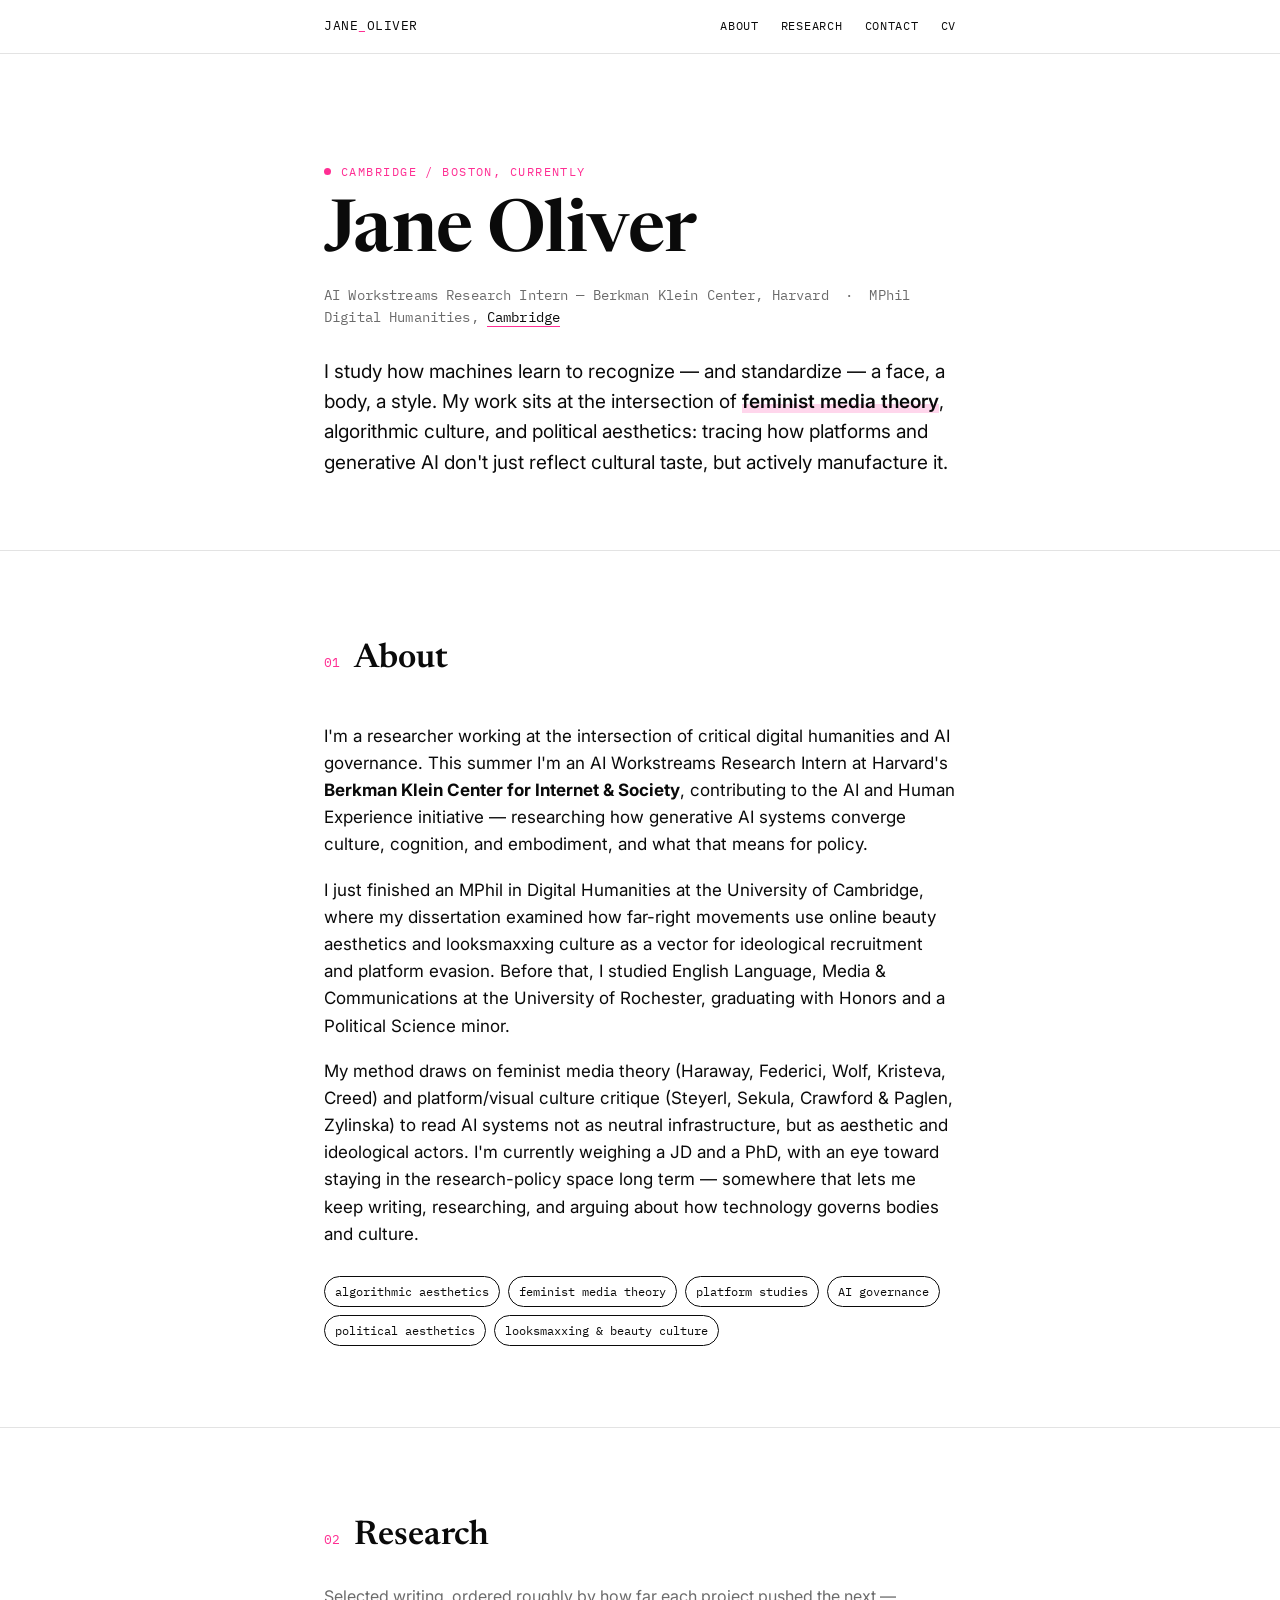
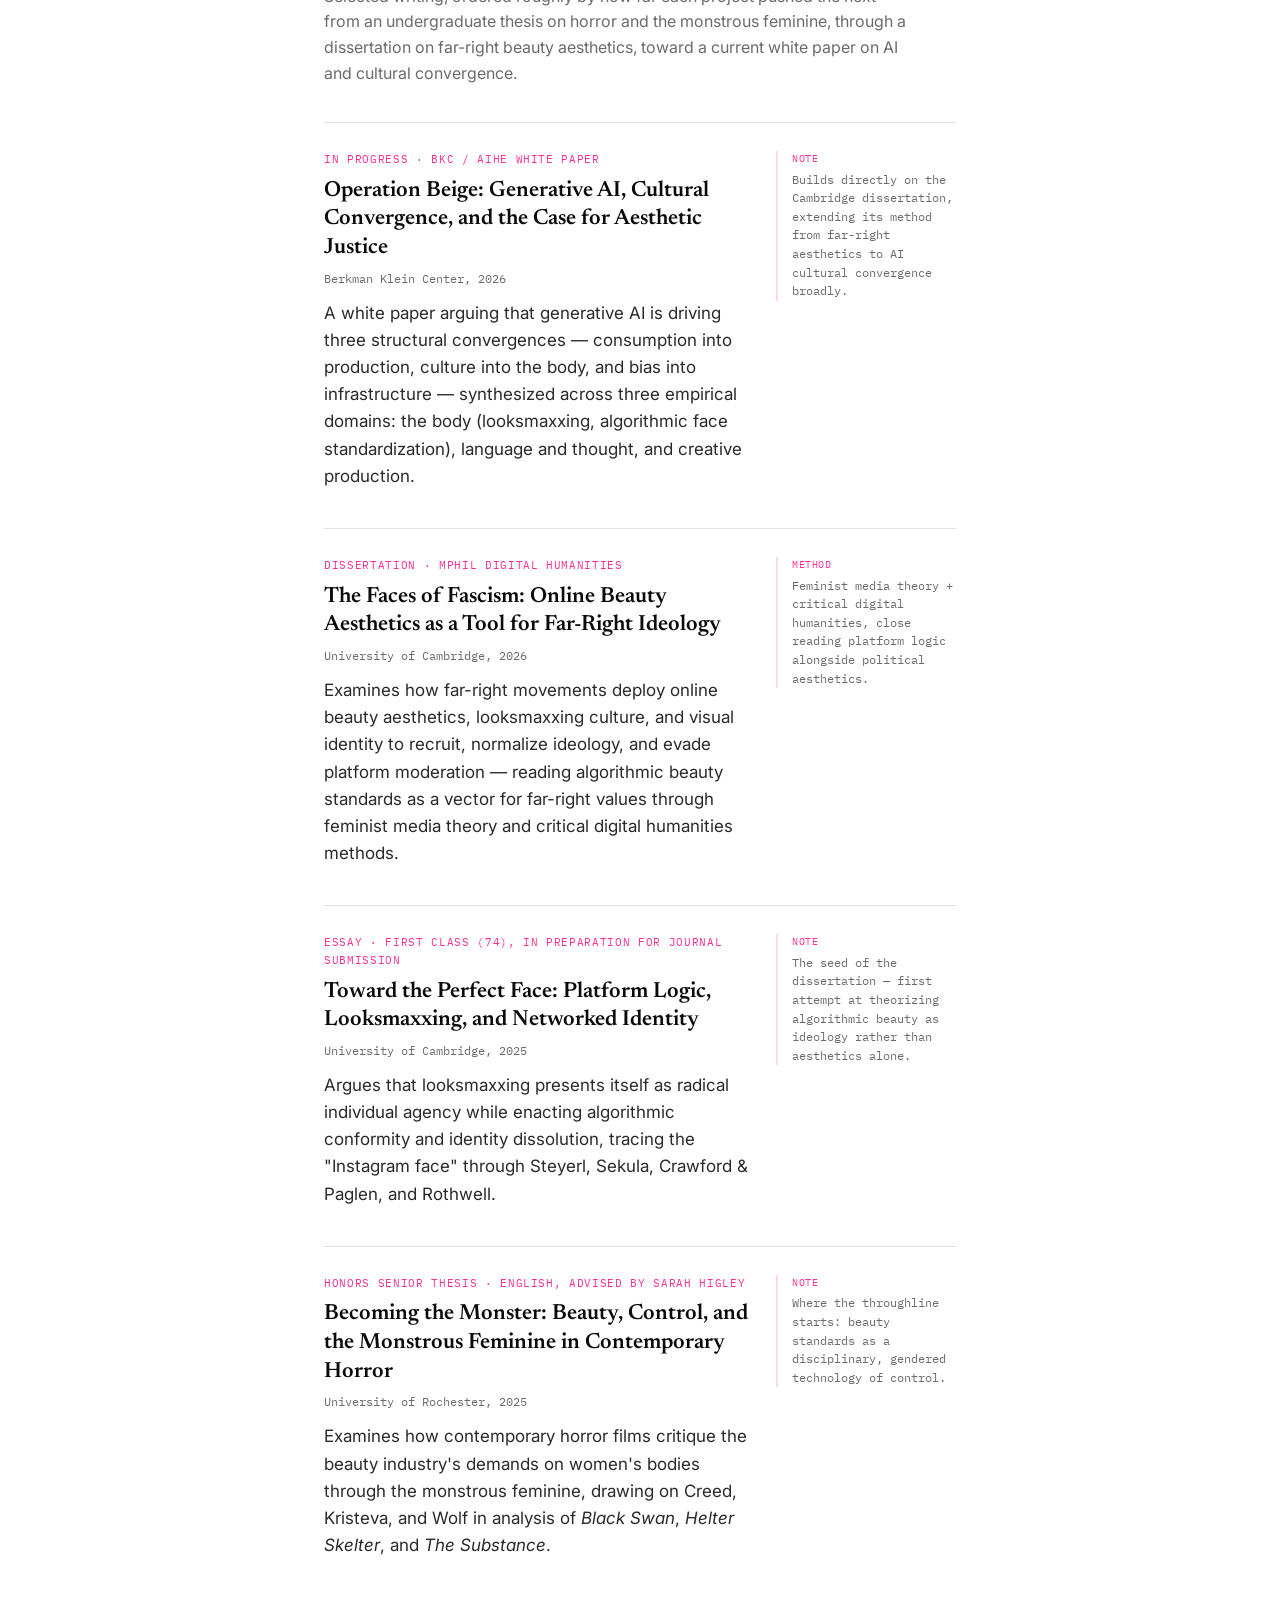
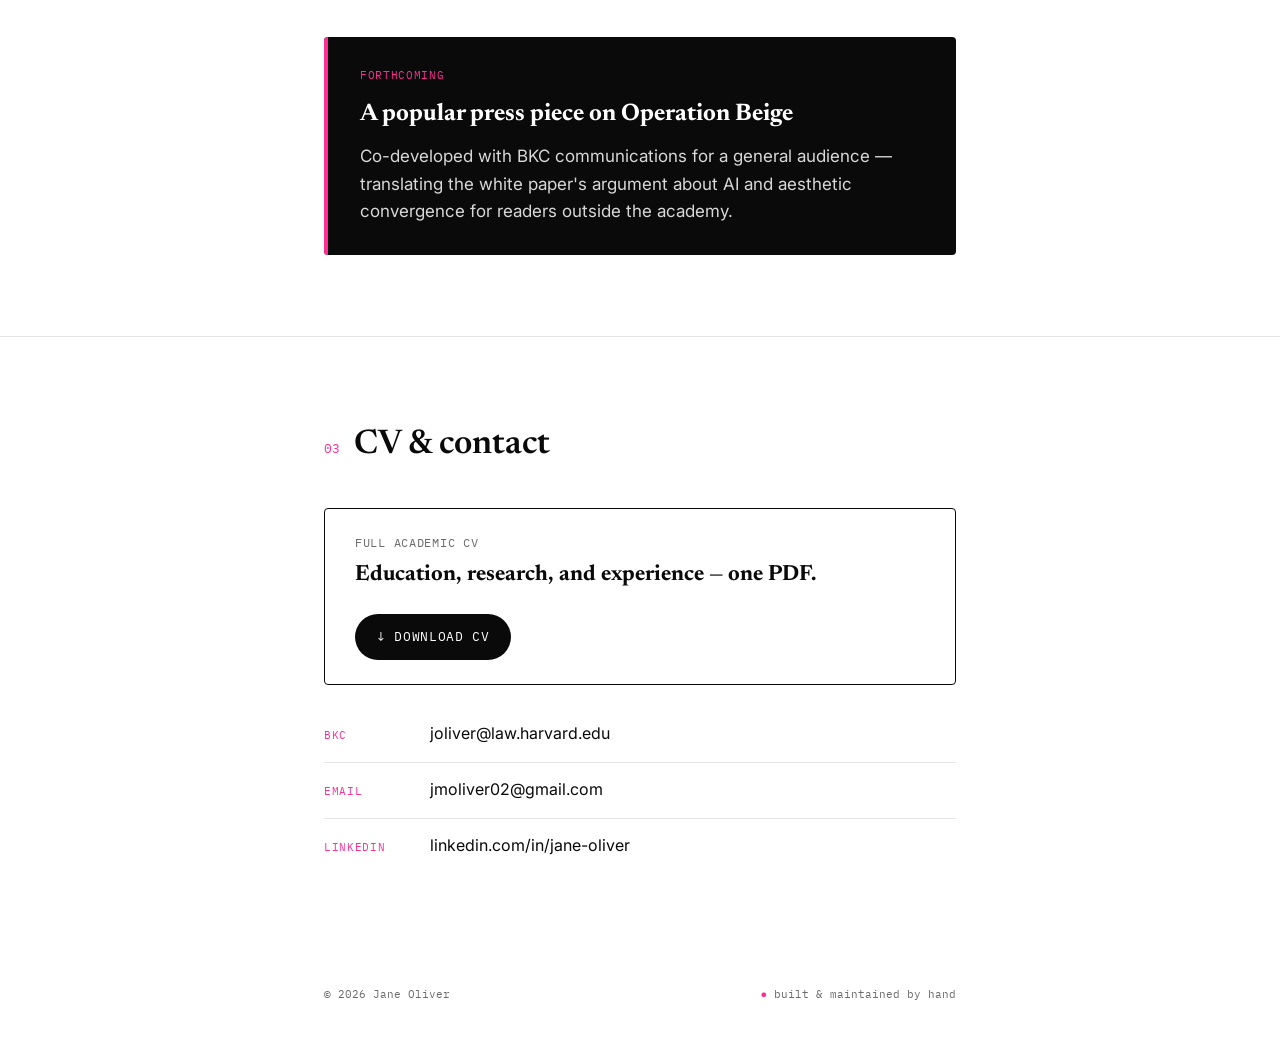
==== index.html @ db747d25 "Add files via upload" ====
<!DOCTYPE html>
<html lang="en">
<head>
<meta charset="UTF-8" />
<meta name="viewport" content="width=device-width, initial-scale=1" />
<title>Jane Oliver</title>
<meta name="description" content="Jane Oliver — researcher working on algorithmic culture, feminist media theory, and political aesthetics." />

<link rel="preconnect" href="https://fonts.googleapis.com">
<link rel="preconnect" href="https://fonts.gstatic.com" crossorigin>
<link href="https://fonts.googleapis.com/css2?family=Newsreader:ital,wght@0,500;0,600;1,500&family=Inter:wght@400;500;600&family=IBM+Plex+Mono:wght@400;500&display=swap" rel="stylesheet">

<link rel="stylesheet" href="styles.css" />
</head>
<body>

<header class="topbar">
  <div class="wrap">
    <div class="brand">jane<span>_</span>oliver</div>
    <nav class="nav">
      <a href="#about">about</a>
      <a href="#research">research</a>
      <a href="#contact">contact</a>
      <a href="assets/Jane_Oliver_CV.pdf" target="_blank" rel="noopener">cv</a>
    </nav>
  </div>
</header>

<main>

  <section class="hero">
    <div class="wrap">
      <p class="eyebrow"><span class="dot"></span> cambridge / boston, currently</p>
      <h1>Jane Oliver</h1>
      <p class="role">
        AI Workstreams Research Intern — Berkman Klein Center, Harvard &nbsp;·&nbsp;
        MPhil Digital Humanities, <a href="https://www.cam.ac.uk/" target="_blank" rel="noopener">Cambridge</a>
      </p>
      <p class="lede">
        I study how machines learn to recognize — and standardize — a face, a body, a style.
        My work sits at the intersection of <strong>feminist media theory</strong>, algorithmic
        culture, and political aesthetics: tracing how platforms and generative AI don't just
        reflect cultural taste, but actively manufacture it.
      </p>
    </div>
  </section>

  <section id="about">
    <div class="wrap">
      <div class="section-head">
        <span class="num">01</span>
        <h2>About</h2>
      </div>
      <div class="about-grid">
        <div class="about">
          <p>
            I'm a researcher working at the intersection of critical digital humanities and AI
            governance. This summer I'm an AI Workstreams Research Intern at Harvard's
            <strong>Berkman Klein Center for Internet &amp; Society</strong>, contributing to the
            AI and Human Experience initiative — researching how generative AI systems converge
            culture, cognition, and embodiment, and what that means for policy.
          </p>
          <p>
            I just finished an MPhil in Digital Humanities at the University of Cambridge, where
            my dissertation examined how far-right movements use online beauty aesthetics and
            looksmaxxing culture as a vector for ideological recruitment and platform evasion.
            Before that, I studied English Language, Media &amp; Communications at the University
            of Rochester, graduating with Honors and a Political Science minor.
          </p>
          <p>
            My method draws on feminist media theory (Haraway, Federici, Wolf, Kristeva, Creed)
            and platform/visual culture critique (Steyerl, Sekula, Crawford &amp; Paglen, Zylinska)
            to read AI systems not as neutral infrastructure, but as aesthetic and ideological
            actors. I'm currently weighing a JD and a PhD, with an eye toward staying in the
            research-policy space long term — somewhere that lets me keep writing, researching,
            and arguing about how technology governs bodies and culture.
          </p>
          <div class="keywords">
            <span>algorithmic aesthetics</span>
            <span>feminist media theory</span>
            <span>platform studies</span>
            <span>AI governance</span>
            <span>political aesthetics</span>
            <span>looksmaxxing &amp; beauty culture</span>
          </div>
        </div>
      </div>
    </div>
  </section>

  <section id="research">
    <div class="wrap">
      <div class="section-head">
        <span class="num">02</span>
        <h2>Research</h2>
      </div>
      <p class="section-intro">
        Selected writing, ordered roughly by how far each project pushed the next — from an
        undergraduate thesis on horror and the monstrous feminine, through a dissertation on
        far-right beauty aesthetics, toward a current white paper on AI and cultural convergence.
      </p>

      <div class="entry">
        <div class="entry-main">
          <span class="entry-tag">In progress · BKC / AIHE white paper</span>
          <h3>Operation Beige: Generative AI, Cultural Convergence, and the Case for Aesthetic Justice</h3>
          <p class="entry-meta">Berkman Klein Center, 2026</p>
          <p>
            A white paper arguing that generative AI is driving three structural convergences —
            consumption into production, culture into the body, and bias into infrastructure —
            synthesized across three empirical domains: the body (looksmaxxing, algorithmic face
            standardization), language and thought, and creative production.
          </p>
        </div>
        <div class="marginalia">
          <span class="gloss">note</span>
          Builds directly on the Cambridge dissertation, extending its method from far-right
          aesthetics to AI cultural convergence broadly.
        </div>
      </div>

      <div class="entry">
        <div class="entry-main">
          <span class="entry-tag">Dissertation · MPhil Digital Humanities</span>
          <h3>The Faces of Fascism: Online Beauty Aesthetics as a Tool for Far-Right Ideology</h3>
          <p class="entry-meta">University of Cambridge, 2026</p>
          <p>
            Examines how far-right movements deploy online beauty aesthetics, looksmaxxing
            culture, and visual identity to recruit, normalize ideology, and evade platform
            moderation — reading algorithmic beauty standards as a vector for far-right values
            through feminist media theory and critical digital humanities methods.
          </p>
        </div>
        <div class="marginalia">
          <span class="gloss">method</span>
          Feminist media theory + critical digital humanities, close reading platform logic
          alongside political aesthetics.
        </div>
      </div>

      <div class="entry">
        <div class="entry-main">
          <span class="entry-tag">Essay · First Class (74), in preparation for journal submission</span>
          <h3>Toward the Perfect Face: Platform Logic, Looksmaxxing, and Networked Identity</h3>
          <p class="entry-meta">University of Cambridge, 2025</p>
          <p>
            Argues that looksmaxxing presents itself as radical individual agency while enacting
            algorithmic conformity and identity dissolution, tracing the "Instagram face" through
            Steyerl, Sekula, Crawford &amp; Paglen, and Rothwell.
          </p>
        </div>
        <div class="marginalia">
          <span class="gloss">note</span>
          The seed of the dissertation — first attempt at theorizing algorithmic beauty as
          ideology rather than aesthetics alone.
        </div>
      </div>

      <div class="entry">
        <div class="entry-main">
          <span class="entry-tag">Honors senior thesis · English, advised by Sarah Higley</span>
          <h3>Becoming the Monster: Beauty, Control, and the Monstrous Feminine in Contemporary Horror</h3>
          <p class="entry-meta">University of Rochester, 2025</p>
          <p>
            Examines how contemporary horror films critique the beauty industry's demands on
            women's bodies through the monstrous feminine, drawing on Creed, Kristeva, and Wolf
            in analysis of <em>Black Swan</em>, <em>Helter Skelter</em>, and <em>The Substance</em>.
          </p>
        </div>
        <div class="marginalia">
          <span class="gloss">note</span>
          Where the throughline starts: beauty standards as a disciplinary, gendered technology
          of control.
        </div>
      </div>

      <div class="forthcoming">
        <span class="entry-tag">Forthcoming</span>
        <h3>A popular press piece on Operation Beige</h3>
        <p>
          Co-developed with BKC communications for a general audience — translating the white
          paper's argument about AI and aesthetic convergence for readers outside the academy.
        </p>
      </div>
    </div>
  </section>

  <section id="contact">
    <div class="wrap">
      <div class="section-head">
        <span class="num">03</span>
        <h2>CV &amp; contact</h2>
      </div>

      <div class="cv-card">
        <div>
          <div class="cv-label">Full academic CV</div>
          <h3>Education, research, and experience — one PDF.</h3>
        </div>
        <a class="btn" href="assets/Jane_Oliver_CV.pdf" target="_blank" rel="noopener">↓ Download CV</a>
      </div>

      <div class="contact-list">
        <div class="contact-row">
          <span class="clabel">BKC</span>
          <a href="mailto:joliver@law.harvard.edu">joliver@law.harvard.edu</a>
        </div>
        <div class="contact-row">
          <span class="clabel">Email</span>
          <a href="mailto:jmoliver02@gmail.com">jmoliver02@gmail.com</a>
        </div>
        <div class="contact-row">
          <span class="clabel">LinkedIn</span>
          <a href="https://www.linkedin.com/in/jane-oliver-b367851b2/" target="_blank" rel="noopener">linkedin.com/in/jane-oliver</a>
        </div>
      </div>
    </div>
  </section>

</main>

<footer>
  <div class="wrap">
    <span>© 2026 Jane Oliver</span>
    <span><span class="glyph">●</span> built &amp; maintained by hand</span>
  </div>
</footer>

</body>
</html>
---- styles.css ----
/* ============================================
   Jane Oliver — design tokens
   Palette: paper white / ink black / hot pink
   Type: Newsreader (display) + Inter (body) + IBM Plex Mono (labels/utility)
   ============================================ */

:root {
  --white: #ffffff;
  --black: #0a0a0a;
  --pink: #ff2e93;
  --pink-dim: #ffd6ec;
  --grey: #6b6b6b;
  --line: #e3e3e3;

  --serif: "Newsreader", Georgia, serif;
  --sans: "Inter", -apple-system, BlinkMacSystemFont, "Segoe UI", sans-serif;
  --mono: "IBM Plex Mono", "SFMono-Regular", Consolas, monospace;

  --max: 760px;
  --pad: clamp(24px, 6vw, 64px);
}

* {
  box-sizing: border-box;
}

html {
  scroll-behavior: smooth;
}

@media (prefers-reduced-motion: reduce) {
  html {
    scroll-behavior: auto;
  }
  * {
    animation-duration: 0.01ms !important;
    transition-duration: 0.01ms !important;
  }
}

body {
  margin: 0;
  background: var(--white);
  color: var(--black);
  font-family: var(--sans);
  font-size: 17px;
  line-height: 1.6;
  -webkit-font-smoothing: antialiased;
}

a {
  color: inherit;
  text-decoration: none;
}

::selection {
  background: var(--pink);
  color: var(--white);
}

:focus-visible {
  outline: 2px solid var(--pink);
  outline-offset: 3px;
}

/* ---------- layout shell ---------- */

.wrap {
  max-width: var(--max);
  margin: 0 auto;
  padding: 0 var(--pad);
}

/* ---------- top bar ---------- */

.topbar {
  position: sticky;
  top: 0;
  z-index: 20;
  background: rgba(255, 255, 255, 0.92);
  backdrop-filter: blur(6px);
  border-bottom: 1px solid var(--line);
}

.topbar .wrap {
  display: flex;
  align-items: center;
  justify-content: space-between;
  padding-top: 16px;
  padding-bottom: 16px;
}

.brand {
  font-family: var(--mono);
  font-size: 13px;
  letter-spacing: 0.04em;
  text-transform: uppercase;
}

.brand span {
  color: var(--pink);
}

.nav {
  display: flex;
  gap: 22px;
  font-family: var(--mono);
  font-size: 12px;
  letter-spacing: 0.06em;
  text-transform: uppercase;
}

.nav a {
  position: relative;
  padding-bottom: 2px;
}

.nav a::after {
  content: "";
  position: absolute;
  left: 0;
  bottom: -2px;
  height: 2px;
  width: 0;
  background: var(--pink);
  transition: width 0.2s ease;
}

.nav a:hover::after,
.nav a:focus-visible::after {
  width: 100%;
}

/* ---------- hero ---------- */

.hero {
  padding-top: clamp(56px, 12vh, 110px);
  padding-bottom: clamp(40px, 8vh, 72px);
  border-bottom: 1px solid var(--line);
}

.hero .eyebrow {
  font-family: var(--mono);
  font-size: 12px;
  letter-spacing: 0.12em;
  text-transform: uppercase;
  color: var(--pink);
  margin: 0 0 18px;
  display: flex;
  align-items: center;
  gap: 10px;
}

.hero .eyebrow .dot {
  width: 7px;
  height: 7px;
  border-radius: 50%;
  background: var(--pink);
  display: inline-block;
  animation: blink 2.4s ease-in-out infinite;
}

@keyframes blink {
  0%, 100% { opacity: 1; }
  50% { opacity: 0.25; }
}

.hero h1 {
  font-family: var(--serif);
  font-weight: 600;
  font-size: clamp(42px, 8vw, 72px);
  line-height: 0.98;
  margin: 0 0 6px;
  letter-spacing: -0.01em;
}

.hero h1 .mark {
  background: var(--black);
  color: var(--white);
  padding: 0 0.12em;
  box-decoration-break: clone;
  -webkit-box-decoration-break: clone;
}

.hero .role {
  font-family: var(--mono);
  font-size: 14px;
  color: var(--grey);
  margin: 14px 0 28px;
  letter-spacing: 0.01em;
}

.hero .role a {
  color: var(--black);
  border-bottom: 1px solid var(--pink);
}

.hero .role a:hover {
  color: var(--pink);
}

.hero p.lede {
  font-size: 19px;
  max-width: 58ch;
  margin: 0;
}

.hero p.lede strong {
  background: linear-gradient(transparent 60%, var(--pink-dim) 60%);
  font-weight: 600;
}

/* ---------- section scaffolding ---------- */

section {
  padding: clamp(48px, 9vh, 88px) 0;
  border-bottom: 1px solid var(--line);
}

section:last-of-type {
  border-bottom: none;
}

.section-head {
  display: flex;
  align-items: baseline;
  gap: 14px;
  margin-bottom: 36px;
}

.section-head .num {
  font-family: var(--mono);
  font-size: 13px;
  color: var(--pink);
}

.section-head h2 {
  font-family: var(--serif);
  font-size: clamp(26px, 4vw, 34px);
  font-weight: 600;
  margin: 0;
}

.section-intro {
  max-width: 60ch;
  color: var(--grey);
  margin: -16px 0 36px;
  font-size: 16px;
}

/* ---------- about ---------- */

.about-grid {
  display: grid;
  grid-template-columns: 1fr;
  gap: 28px;
}

.about p {
  margin: 0 0 18px;
  max-width: 64ch;
}

.about .keywords {
  margin-top: 28px;
  display: flex;
  flex-wrap: wrap;
  gap: 8px;
}

.keywords span {
  font-family: var(--mono);
  font-size: 12px;
  border: 1px solid var(--black);
  padding: 5px 10px;
  border-radius: 999px;
  transition: background 0.15s ease, color 0.15s ease, border-color 0.15s ease;
}

.keywords span:hover {
  background: var(--pink);
  border-color: var(--pink);
  color: var(--white);
}

/* ---------- research entries with marginalia ---------- */

.entry {
  display: grid;
  grid-template-columns: minmax(0, 1fr) 180px;
  gap: 24px;
  padding: 28px 0;
  border-top: 1px solid var(--line);
}

.entry:first-of-type {
  border-top: none;
  padding-top: 0;
}

.entry-main .entry-tag {
  font-family: var(--mono);
  font-size: 11px;
  letter-spacing: 0.06em;
  text-transform: uppercase;
  color: var(--pink);
  margin-bottom: 8px;
  display: block;
}

.entry-main h3 {
  font-family: var(--serif);
  font-size: 22px;
  font-weight: 600;
  margin: 0 0 6px;
  line-height: 1.3;
}

.entry-main .entry-meta {
  font-family: var(--mono);
  font-size: 12px;
  color: var(--grey);
  margin: 0 0 12px;
}

.entry-main p {
  margin: 0 0 10px;
  color: #2a2a2a;
  max-width: 62ch;
}

.entry-main .entry-link {
  display: inline-block;
  margin-top: 8px;
  font-family: var(--mono);
  font-size: 12px;
  border-bottom: 1px solid var(--pink);
}

.entry-main .entry-link:hover {
  color: var(--pink);
}

.marginalia {
  font-family: var(--mono);
  font-size: 12px;
  line-height: 1.55;
  color: var(--grey);
  border-left: 2px solid var(--pink-dim);
  padding-left: 14px;
  align-self: start;
}

.marginalia .gloss {
  color: var(--pink);
  display: block;
  margin-bottom: 4px;
  text-transform: uppercase;
  letter-spacing: 0.05em;
  font-size: 10px;
}

@media (max-width: 640px) {
  .entry {
    grid-template-columns: 1fr;
  }
  .marginalia {
    border-left: none;
    border-top: 2px solid var(--pink-dim);
    padding-left: 0;
    padding-top: 10px;
  }
}

/* ---------- forthcoming / in progress ---------- */

.forthcoming {
  margin-top: 40px;
  background: var(--black);
  color: var(--white);
  padding: 30px clamp(20px, 4vw, 36px);
  border-radius: 4px;
  position: relative;
  overflow: hidden;
}

.forthcoming::before {
  content: "";
  position: absolute;
  top: 0;
  left: 0;
  height: 100%;
  width: 4px;
  background: var(--pink);
}

.forthcoming .entry-tag {
  color: var(--pink);
  font-family: var(--mono);
  font-size: 11px;
  text-transform: uppercase;
  letter-spacing: 0.06em;
  display: block;
  margin-bottom: 10px;
}

.forthcoming h3 {
  font-family: var(--serif);
  font-size: 24px;
  margin: 0 0 10px;
}

.forthcoming p {
  margin: 0;
  color: #d8d8d8;
  max-width: 60ch;
}

/* ---------- CV / contact ---------- */

.cv-card {
  display: flex;
  flex-wrap: wrap;
  align-items: center;
  justify-content: space-between;
  gap: 20px;
  border: 1px solid var(--black);
  padding: 24px clamp(20px, 4vw, 30px);
  border-radius: 4px;
}

.cv-card .cv-label {
  font-family: var(--mono);
  font-size: 12px;
  text-transform: uppercase;
  letter-spacing: 0.06em;
  color: var(--grey);
  margin-bottom: 6px;
}

.cv-card h3 {
  font-family: var(--serif);
  font-size: 22px;
  margin: 0;
}

.btn {
  font-family: var(--mono);
  font-size: 13px;
  text-transform: uppercase;
  letter-spacing: 0.05em;
  background: var(--black);
  color: var(--white);
  padding: 13px 22px;
  border-radius: 999px;
  display: inline-flex;
  align-items: center;
  gap: 8px;
  transition: background 0.18s ease;
  white-space: nowrap;
}

.btn:hover {
  background: var(--pink);
}

.contact-list {
  margin-top: 36px;
  display: grid;
  gap: 14px;
}

.contact-row {
  display: flex;
  align-items: baseline;
  gap: 16px;
  padding-bottom: 14px;
  border-bottom: 1px solid var(--line);
}

.contact-row:last-child {
  border-bottom: none;
}

.contact-row .clabel {
  font-family: var(--mono);
  font-size: 11px;
  text-transform: uppercase;
  letter-spacing: 0.06em;
  color: var(--pink);
  width: 90px;
  flex-shrink: 0;
}

.contact-row a {
  font-size: 16px;
  border-bottom: 1px solid transparent;
}

.contact-row a:hover {
  border-bottom-color: var(--pink);
  color: var(--pink);
}

/* ---------- footer ---------- */

footer {
  padding: 32px 0 60px;
}

footer .wrap {
  display: flex;
  justify-content: space-between;
  align-items: center;
  font-family: var(--mono);
  font-size: 11px;
  color: var(--grey);
  flex-wrap: wrap;
  gap: 10px;
}

footer .glyph {
  color: var(--pink);
}

/* ---------- responsive nav ---------- */

@media (max-width: 560px) {
  .nav {
    gap: 14px;
  }
  .topbar .wrap {
    flex-direction: column;
    align-items: flex-start;
    gap: 10px;
  }
}
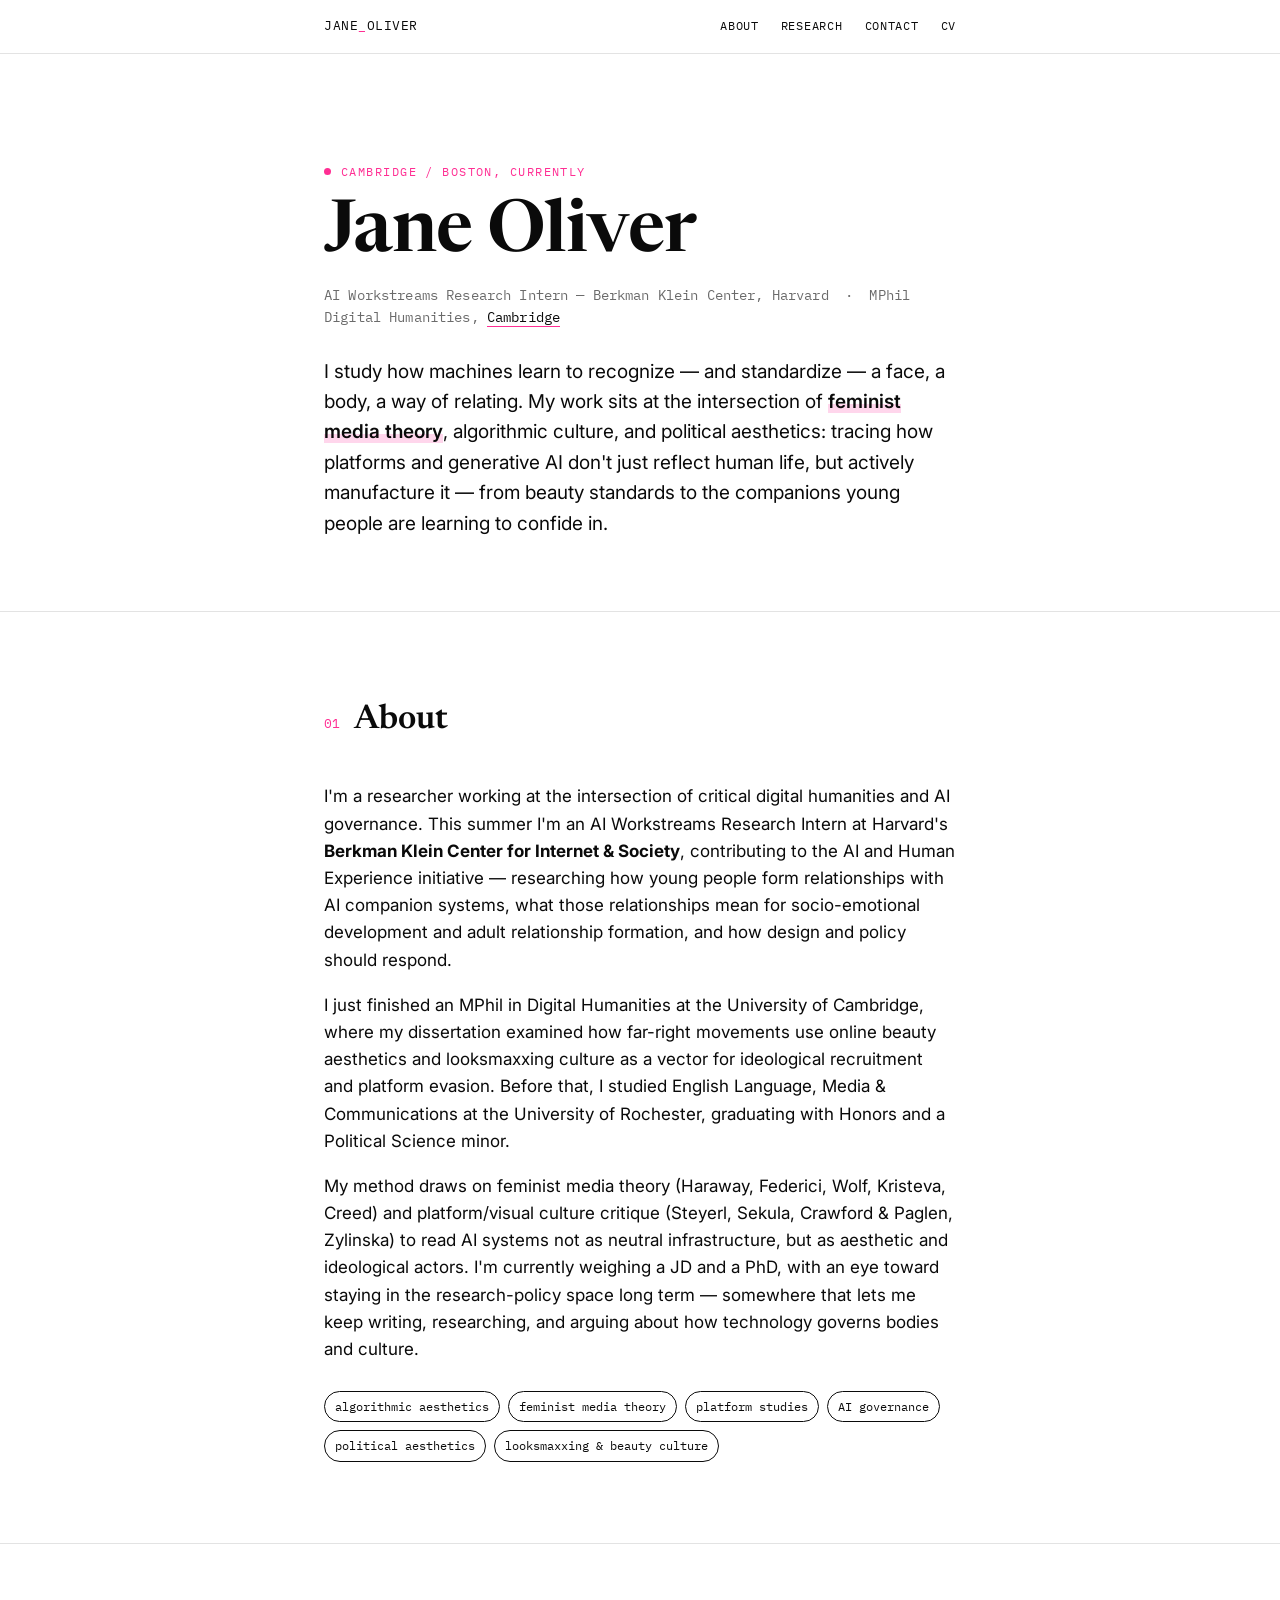
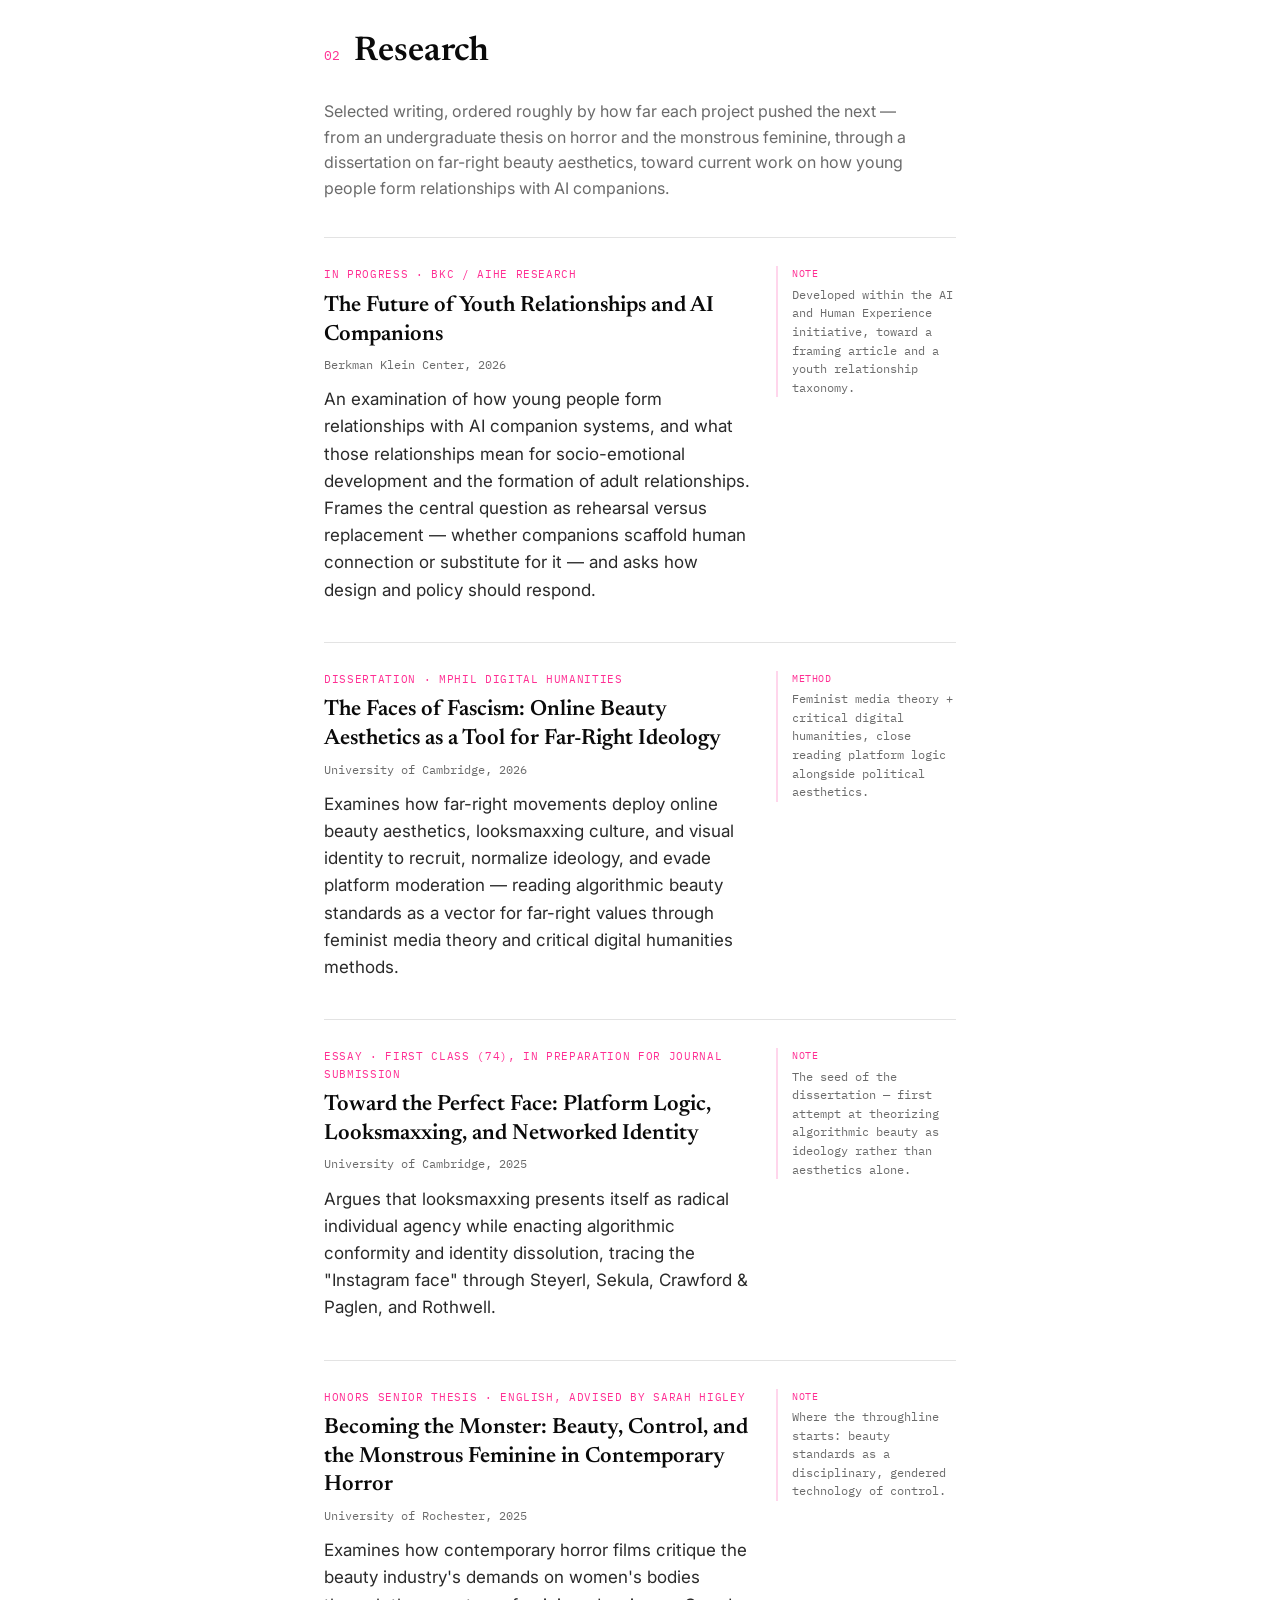
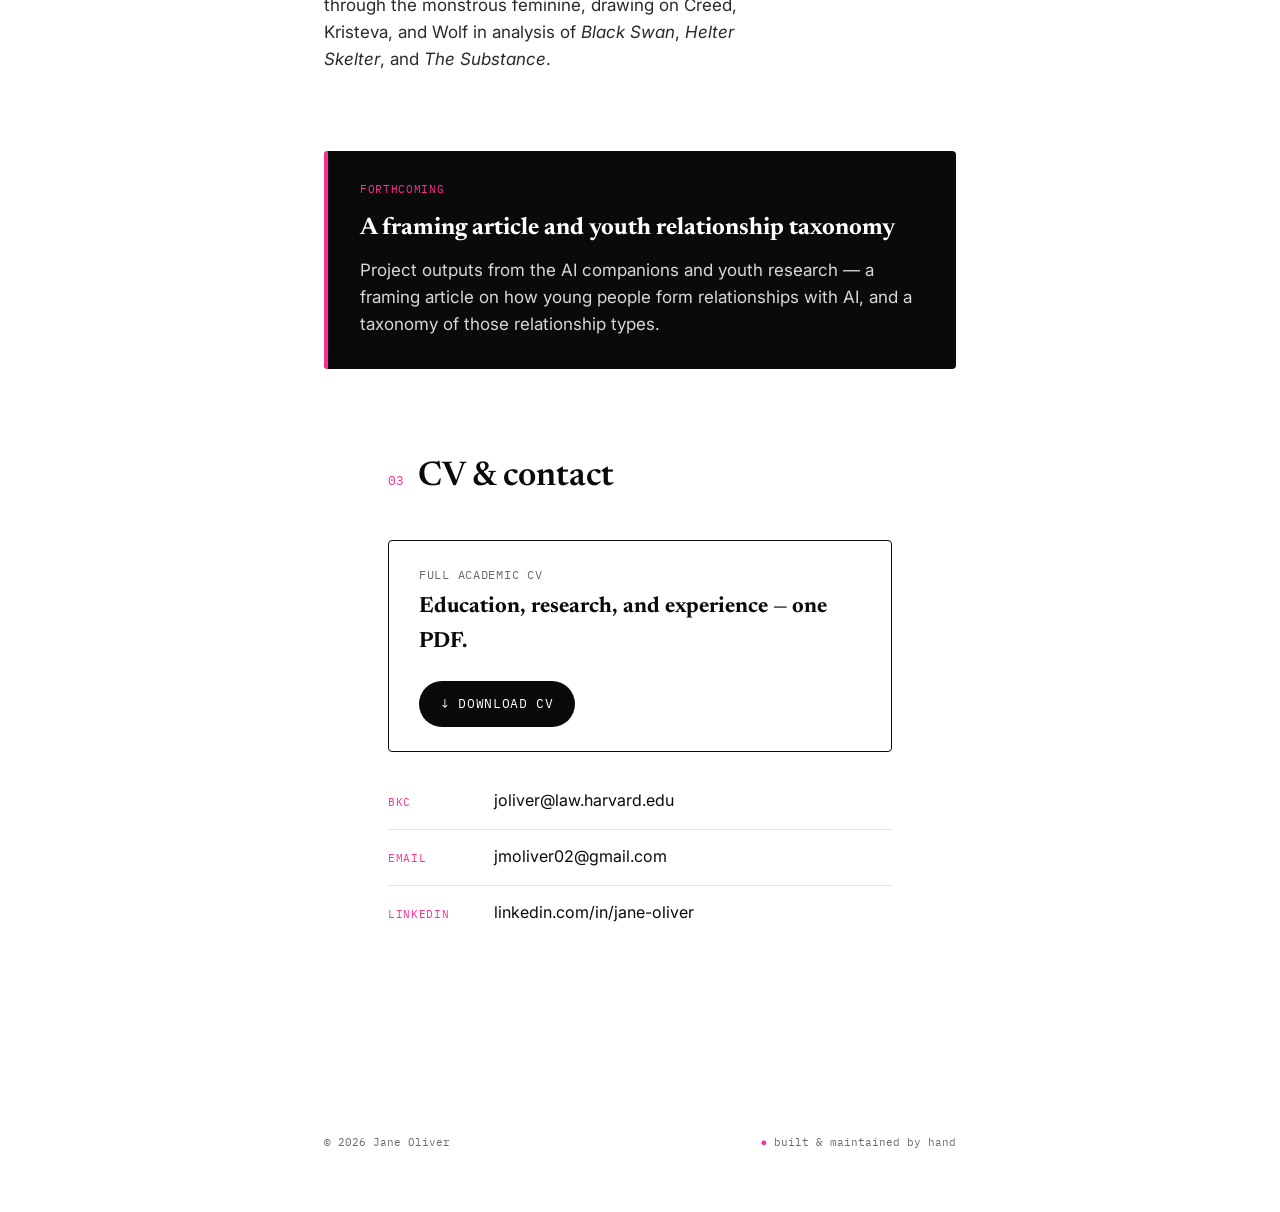
==== commit c7e0a2fd: "Update index.html" ====
--- a/index.html
+++ b/index.html
@@ -36,11 +36,12 @@
         AI Workstreams Research Intern — Berkman Klein Center, Harvard &nbsp;·&nbsp;
         MPhil Digital Humanities, <a href="https://www.cam.ac.uk/" target="_blank" rel="noopener">Cambridge</a>
       </p>
-      <p class="lede">
-        I study how machines learn to recognize — and standardize — a face, a body, a style.
-        My work sits at the intersection of <strong>feminist media theory</strong>, algorithmic
-        culture, and political aesthetics: tracing how platforms and generative AI don't just
-        reflect cultural taste, but actively manufacture it.
+  <p class="lede">
+        I study how machines learn to recognize — and standardize — a face, a body, a way of
+        relating. My work sits at the intersection of <strong>feminist media theory</strong>,
+        algorithmic culture, and political aesthetics: tracing how platforms and generative AI
+        don't just reflect human life, but actively manufacture it — from beauty standards to the
+        companions young people are learning to confide in.
       </p>
     </div>
   </section>
@@ -53,12 +54,13 @@
       </div>
       <div class="about-grid">
         <div class="about">
-          <p>
+      <p>
             I'm a researcher working at the intersection of critical digital humanities and AI
             governance. This summer I'm an AI Workstreams Research Intern at Harvard's
             <strong>Berkman Klein Center for Internet &amp; Society</strong>, contributing to the
-            AI and Human Experience initiative — researching how generative AI systems converge
-            culture, cognition, and embodiment, and what that means for policy.
+            AI and Human Experience initiative — researching how young people form relationships
+            with AI companion systems, what those relationships mean for socio-emotional
+            development and adult relationship formation, and how design and policy should respond.
           </p>
           <p>
             I just finished an MPhil in Digital Humanities at the University of Cambridge, where
@@ -97,25 +99,26 @@
       <p class="section-intro">
         Selected writing, ordered roughly by how far each project pushed the next — from an
         undergraduate thesis on horror and the monstrous feminine, through a dissertation on
-        far-right beauty aesthetics, toward a current white paper on AI and cultural convergence.
+        far-right beauty aesthetics, toward current work on how young people form relationships with AI companions.
       </p>
 
-      <div class="entry">
-        <div class="entry-main">
-          <span class="entry-tag">In progress · BKC / AIHE white paper</span>
-          <h3>Operation Beige: Generative AI, Cultural Convergence, and the Case for Aesthetic Justice</h3>
+         <div class="entry">
+        <div class="entry-main">
+          <span class="entry-tag">In progress · BKC / AIHE research</span>
+          <h3>The Future of Youth Relationships and AI Companions</h3>
           <p class="entry-meta">Berkman Klein Center, 2026</p>
           <p>
-            A white paper arguing that generative AI is driving three structural convergences —
-            consumption into production, culture into the body, and bias into infrastructure —
-            synthesized across three empirical domains: the body (looksmaxxing, algorithmic face
-            standardization), language and thought, and creative production.
+            An examination of how young people form relationships with AI companion systems, and
+            what those relationships mean for socio-emotional development and the formation of
+            adult relationships. Frames the central question as rehearsal versus replacement —
+            whether companions scaffold human connection or substitute for it — and asks how
+            design and policy should respond.
           </p>
         </div>
         <div class="marginalia">
           <span class="gloss">note</span>
-          Builds directly on the Cambridge dissertation, extending its method from far-right
-          aesthetics to AI cultural convergence broadly.
+          Developed within the AI and Human Experience initiative, toward a framing article and a
+          youth relationship taxonomy.
         </div>
       </div>
 
@@ -173,17 +176,15 @@
           of control.
         </div>
       </div>
-
-      <div class="forthcoming">
+      
+  <div class="forthcoming">
         <span class="entry-tag">Forthcoming</span>
-        <h3>A popular press piece on Operation Beige</h3>
+        <h3>A framing article and youth relationship taxonomy</h3>
         <p>
-          Co-developed with BKC communications for a general audience — translating the white
-          paper's argument about AI and aesthetic convergence for readers outside the academy.
+          Project outputs from the AI companions and youth research — a framing article on how
+          young people form relationships with AI, and a taxonomy of those relationship types.
         </p>
       </div>
-    </div>
-  </section>
 
   <section id="contact">
     <div class="wrap">
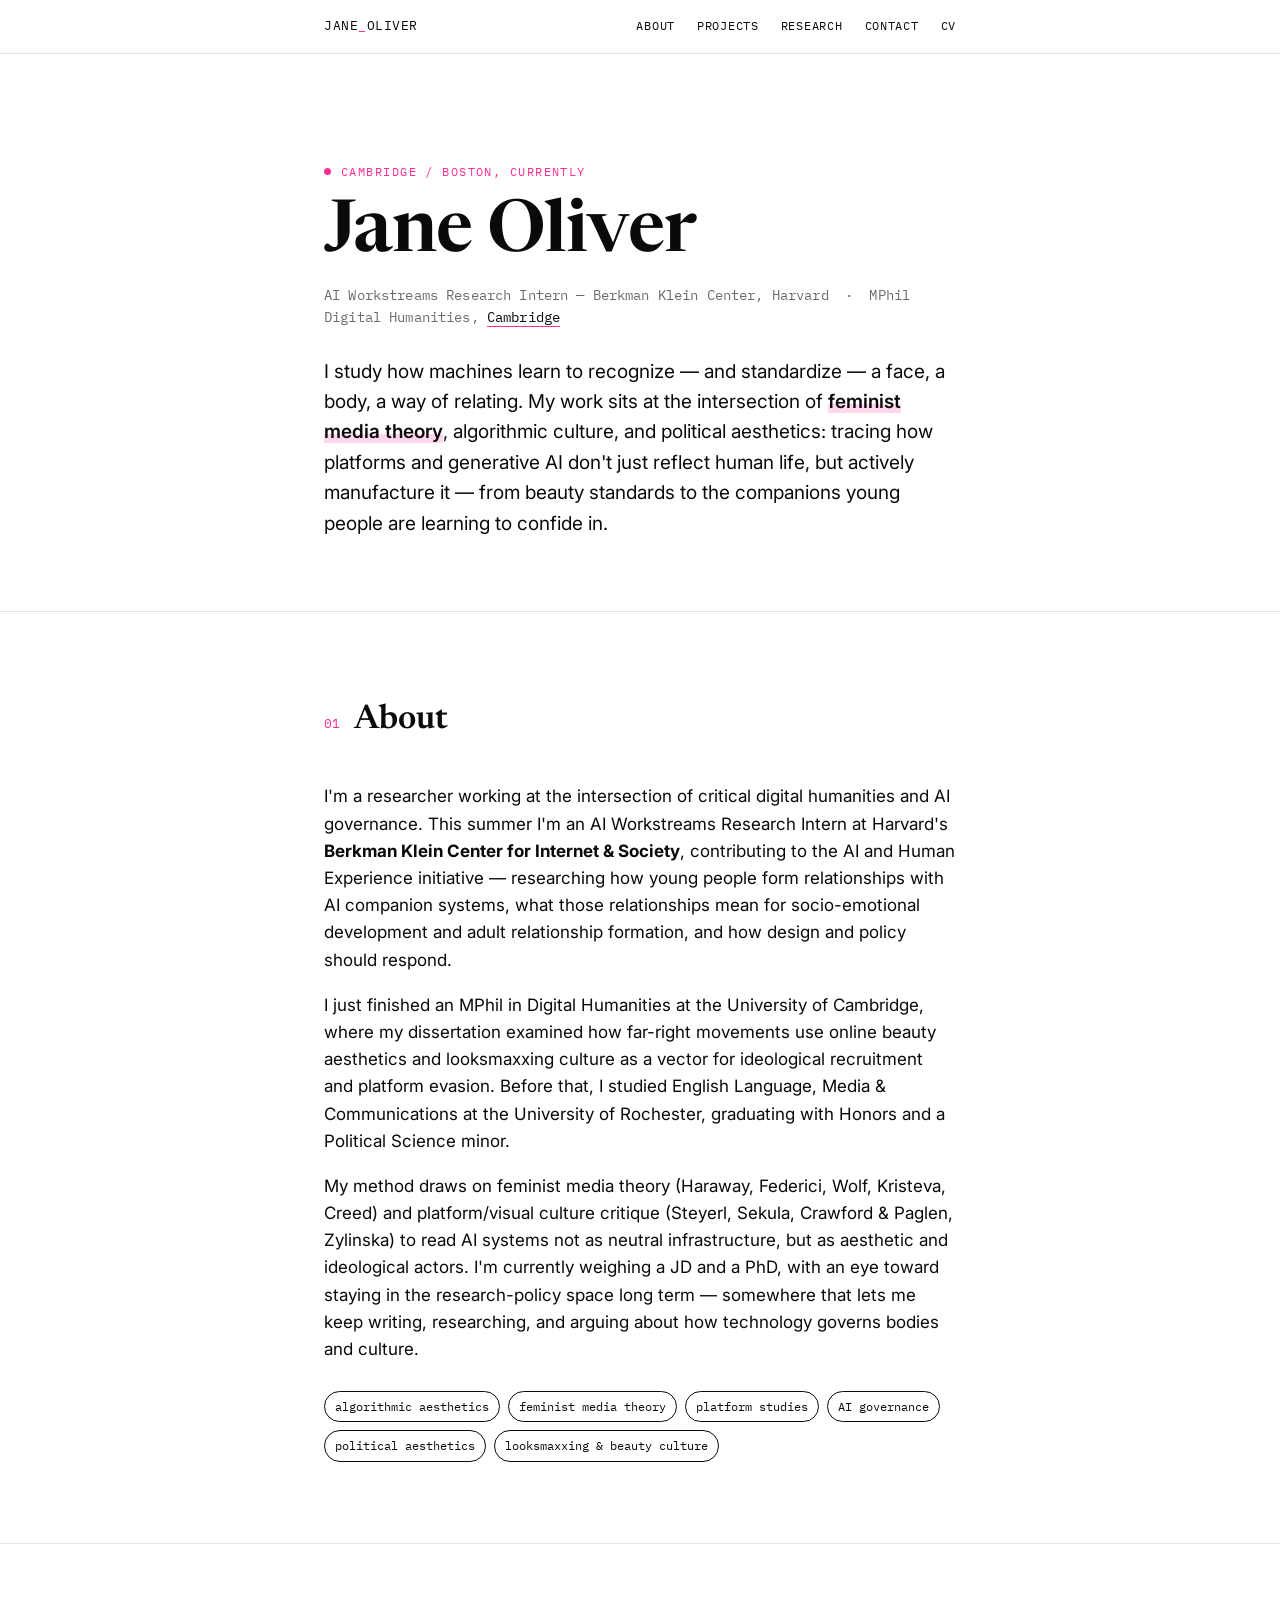
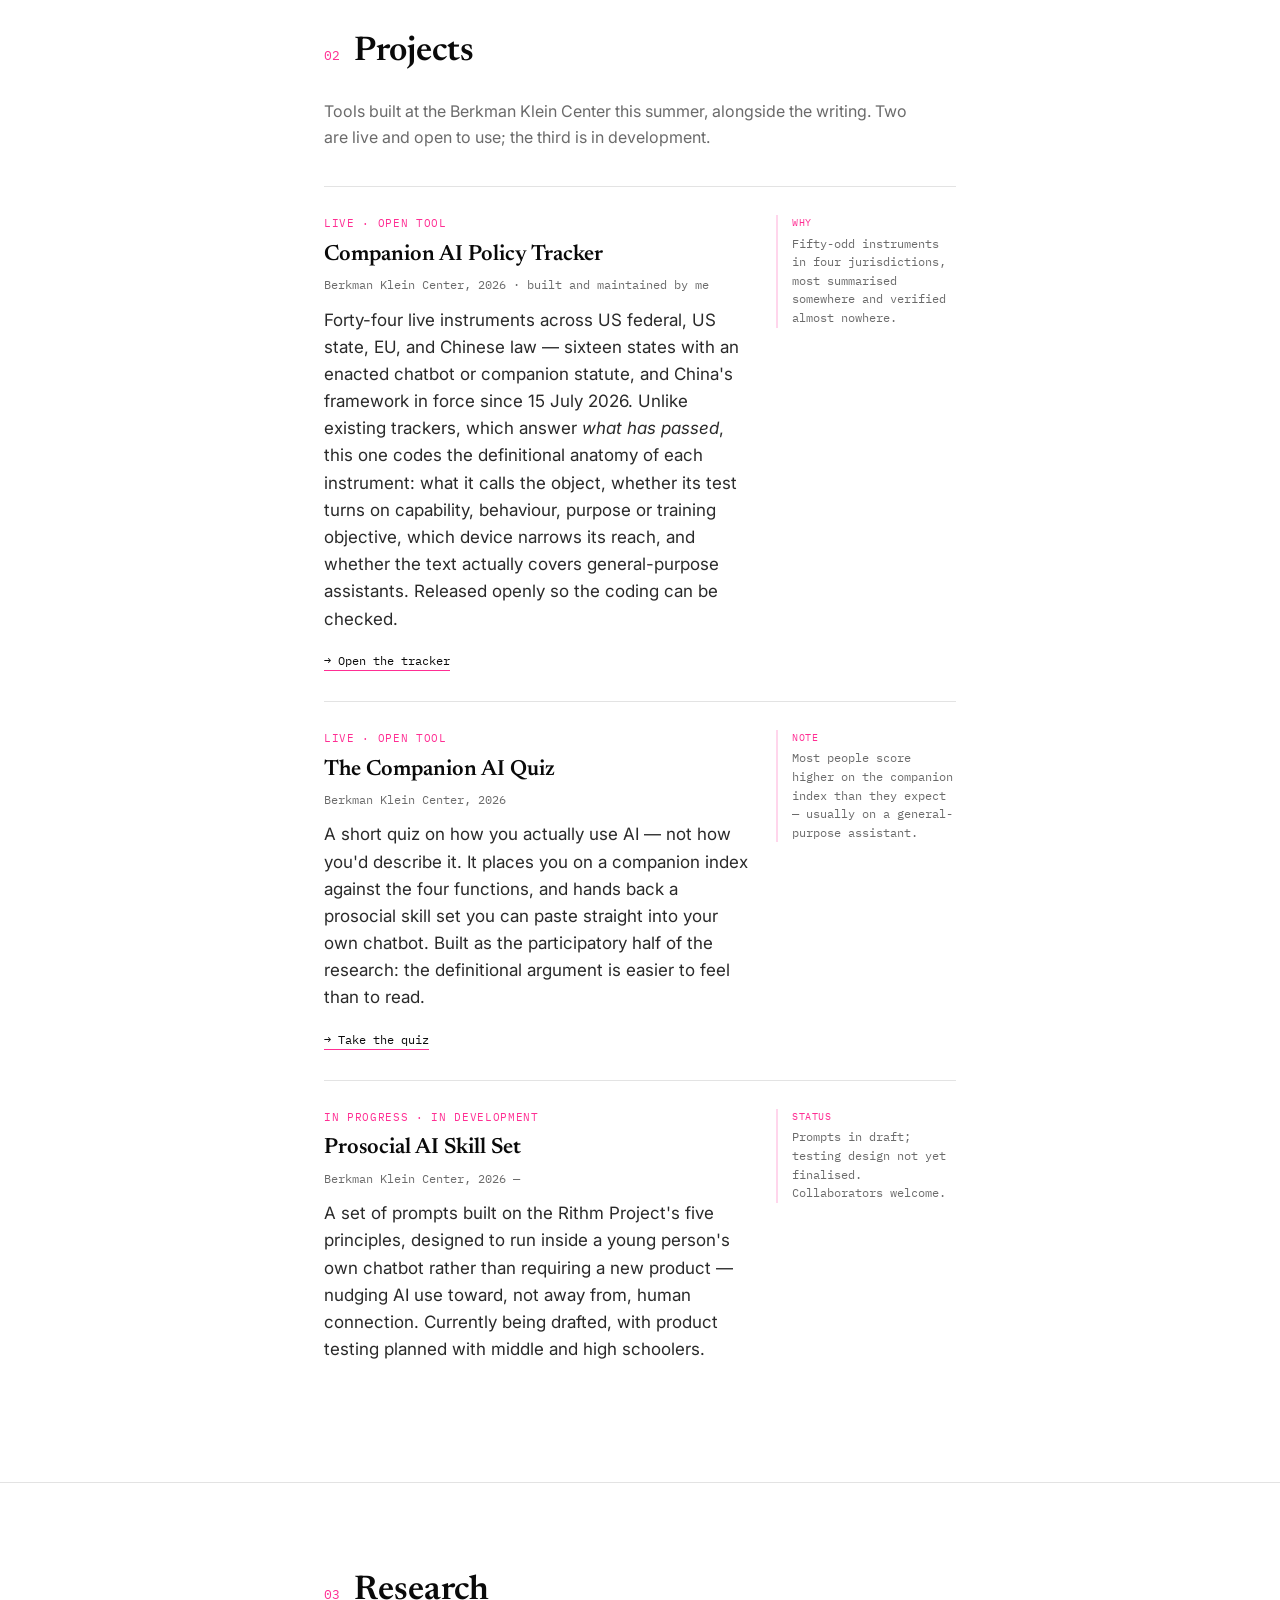
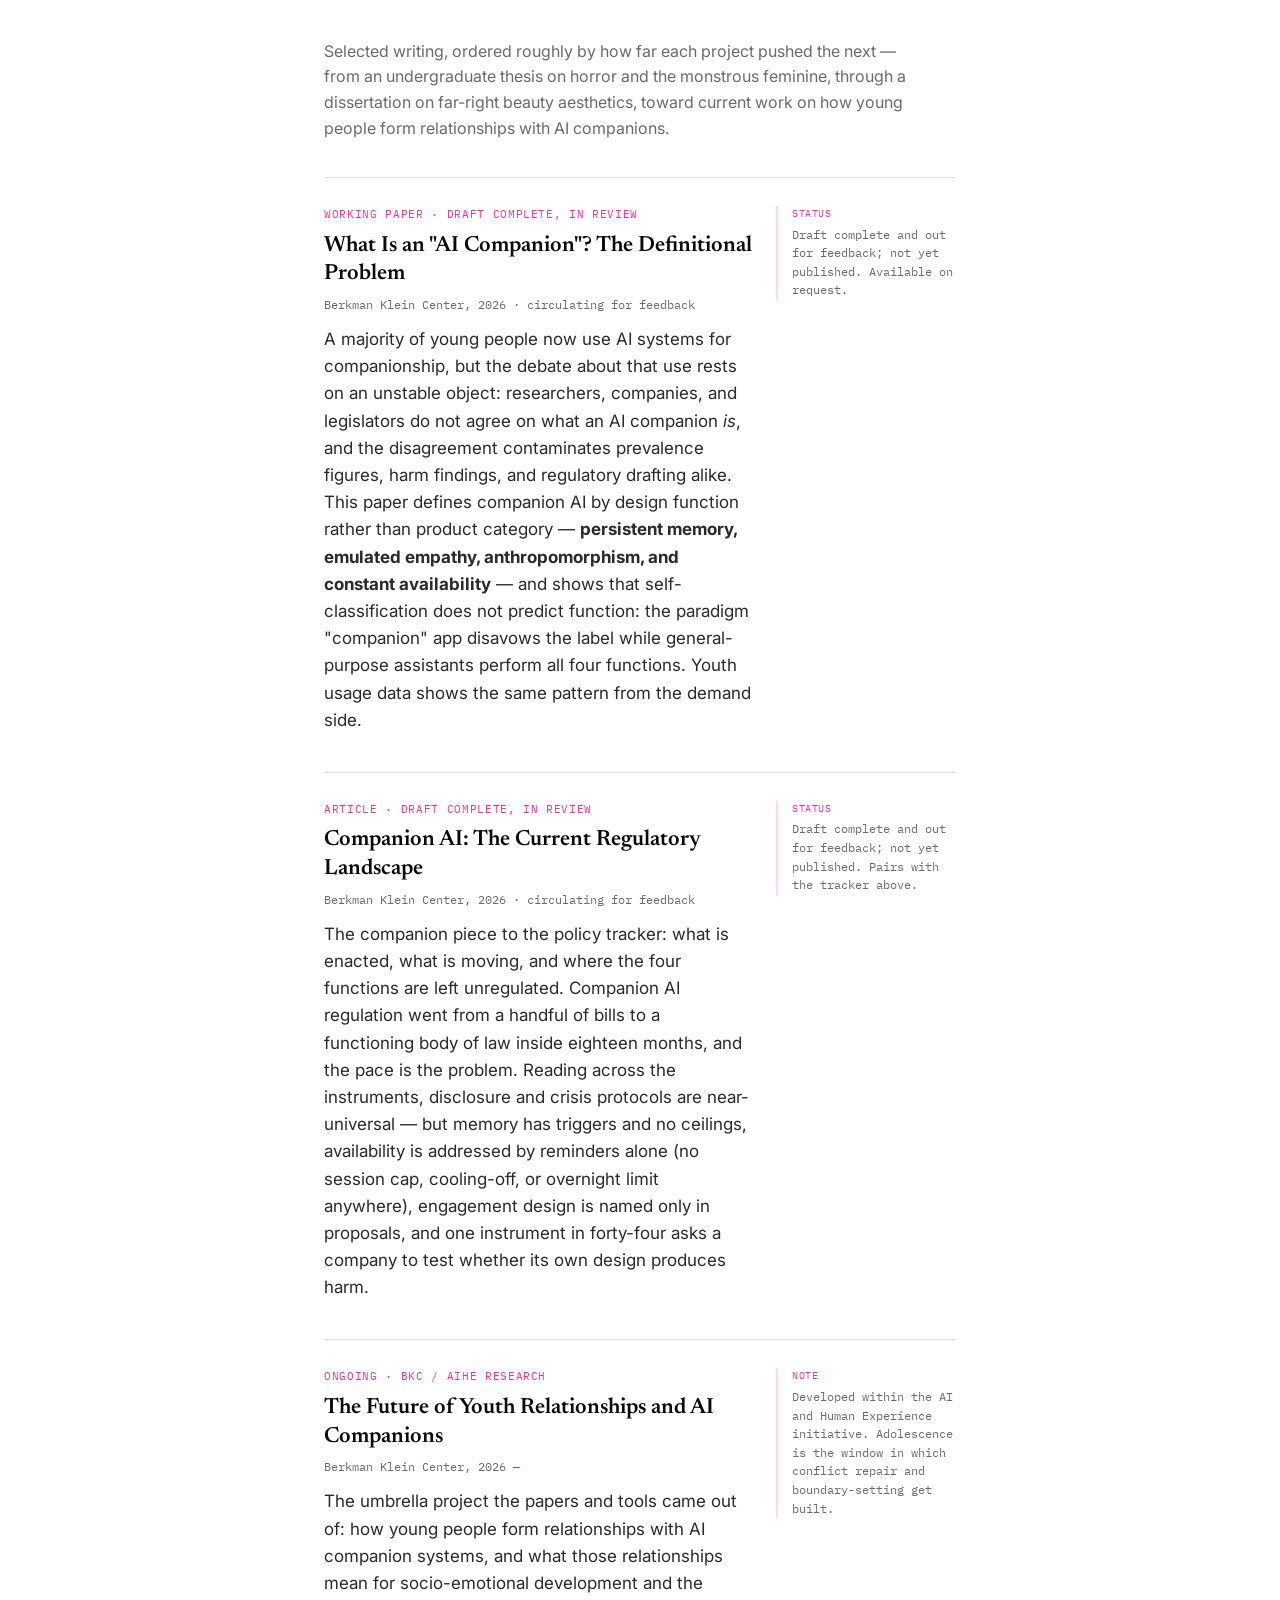
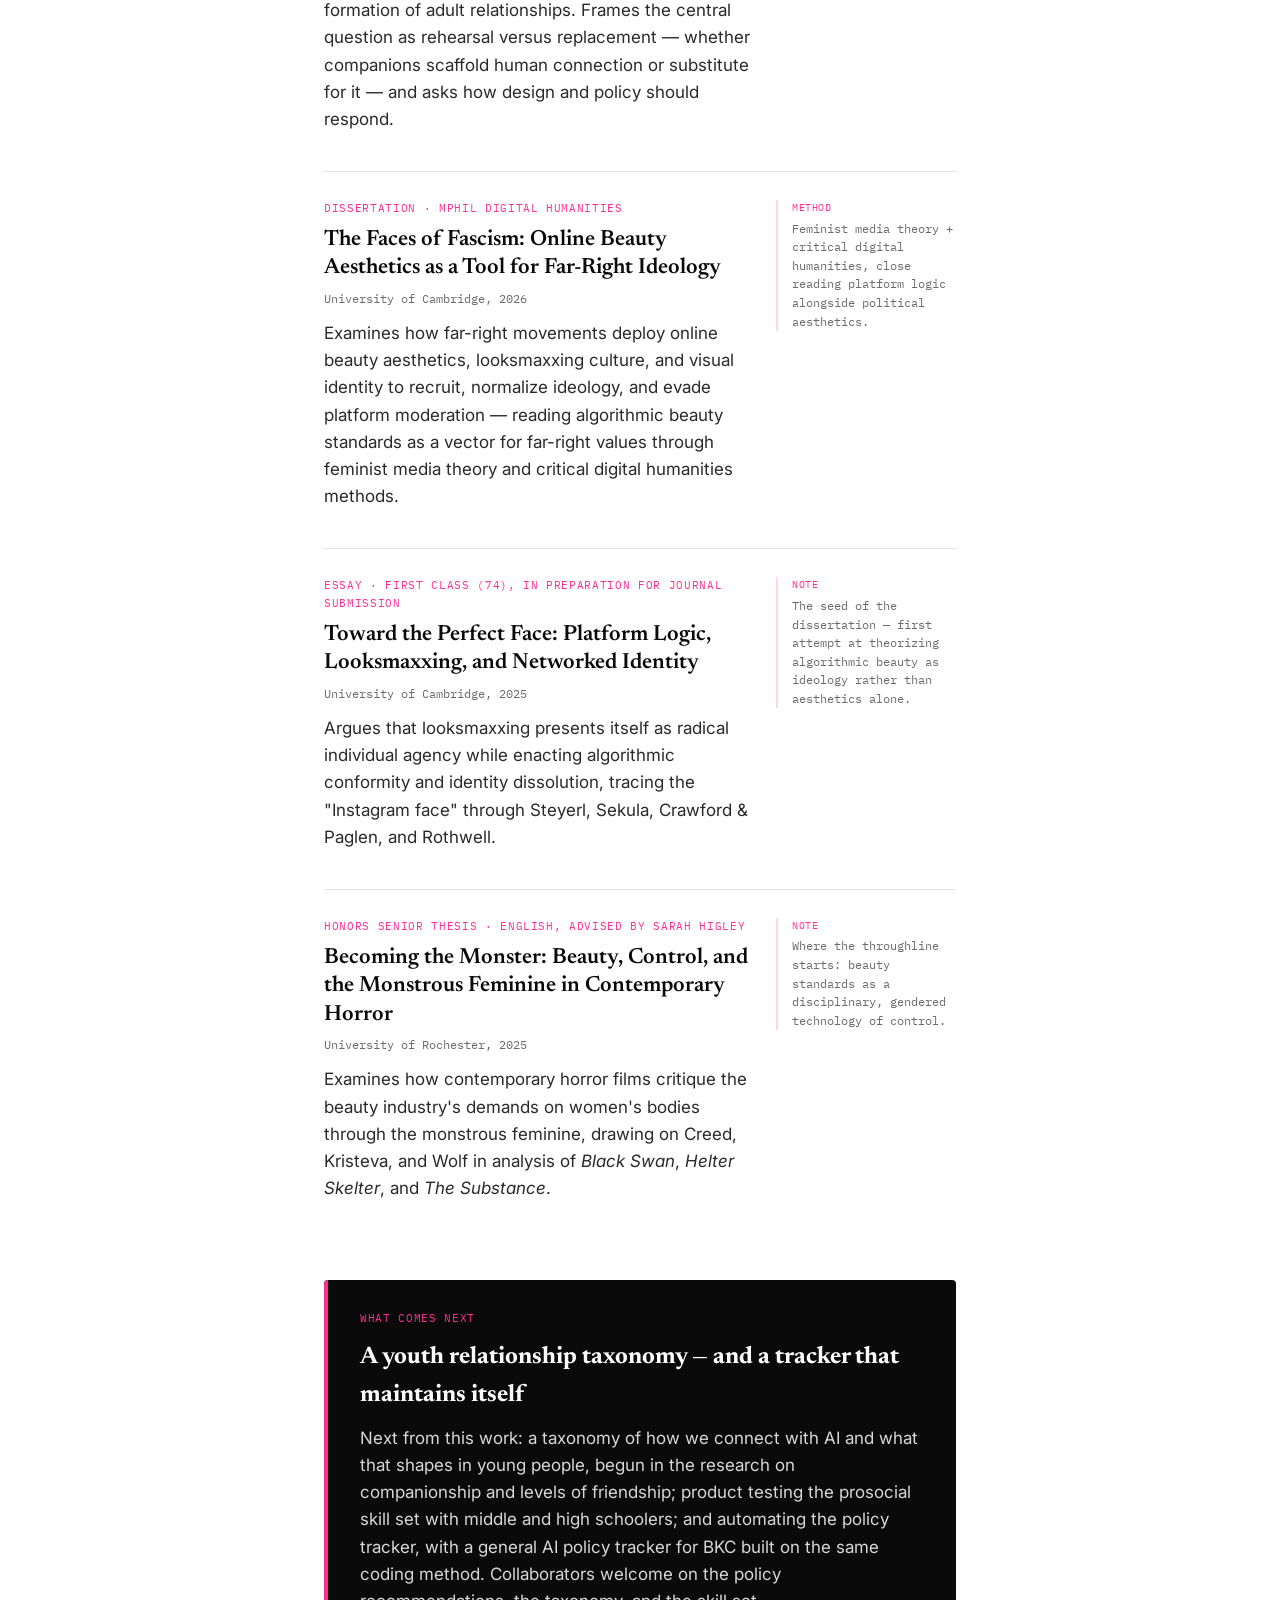
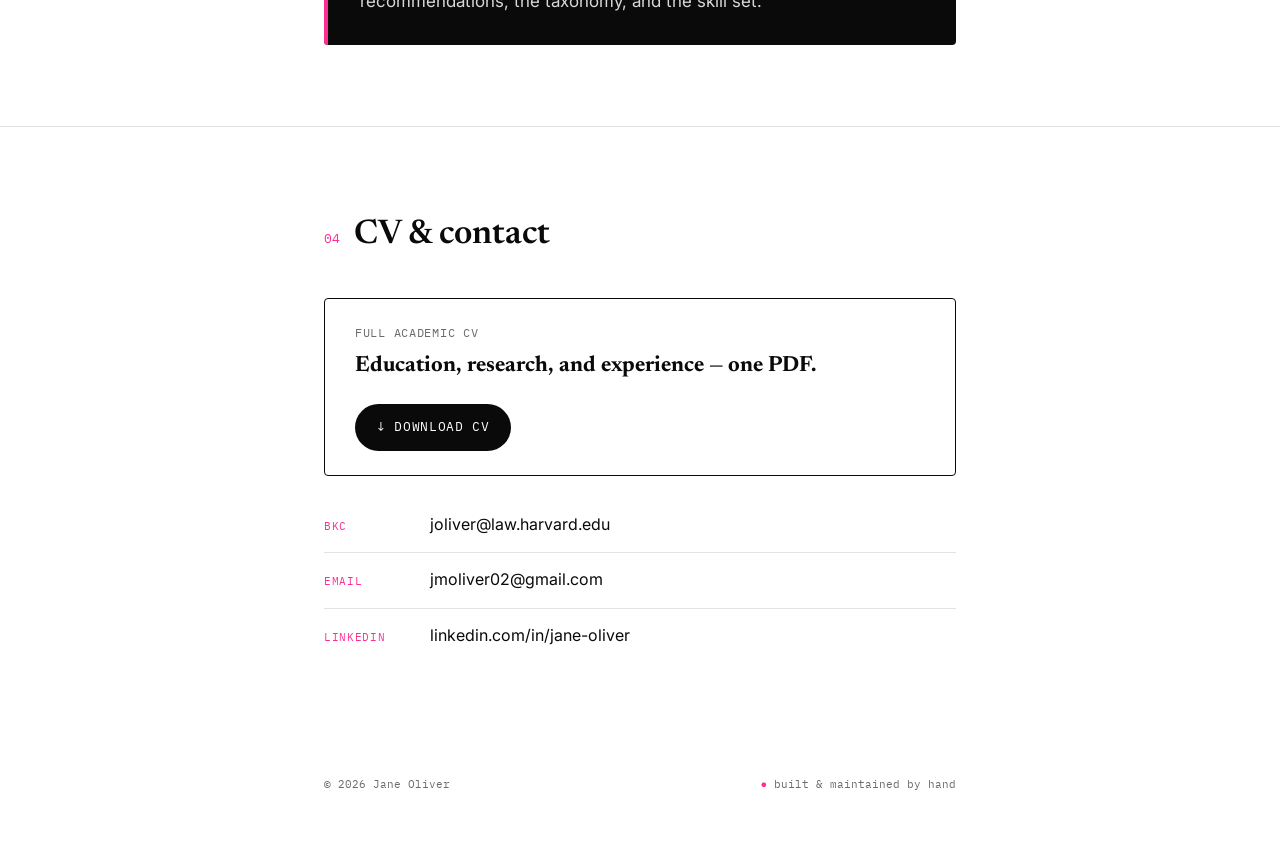
==== commit 2399394b: "Add BKC projects section and companion AI research entries - New Projects section (02) covering the " ====
--- a/index.html
+++ b/index.html
@@ -4,7 +4,7 @@
 <meta charset="UTF-8" />
 <meta name="viewport" content="width=device-width, initial-scale=1" />
 <title>Jane Oliver</title>
-<meta name="description" content="Jane Oliver — researcher working on algorithmic culture, feminist media theory, and political aesthetics." />
+<meta name="description" content="Jane Oliver — researcher working on companion AI and youth, algorithmic culture, feminist media theory, and political aesthetics. Berkman Klein Center, Harvard." />
 
 <link rel="preconnect" href="https://fonts.googleapis.com">
 <link rel="preconnect" href="https://fonts.gstatic.com" crossorigin>
@@ -19,6 +19,7 @@
     <div class="brand">jane<span>_</span>oliver</div>
     <nav class="nav">
       <a href="#about">about</a>
+      <a href="#projects">projects</a>
       <a href="#research">research</a>
       <a href="#contact">contact</a>
       <a href="assets/Jane_Oliver_CV.pdf" target="_blank" rel="noopener">cv</a>
@@ -90,35 +91,155 @@
     </div>
   </section>
 
-  <section id="research">
+  <section id="projects">
     <div class="wrap">
       <div class="section-head">
         <span class="num">02</span>
+        <h2>Projects</h2>
+      </div>
+      <p class="section-intro">
+        Tools built at the Berkman Klein Center this summer, alongside the writing. Two are live
+        and open to use; the third is in development.
+      </p>
+
+      <div class="entry">
+        <div class="entry-main">
+          <span class="entry-tag">Live · open tool</span>
+          <h3>Companion AI Policy Tracker</h3>
+          <p class="entry-meta">Berkman Klein Center, 2026 · built and maintained by me</p>
+          <p>
+            Forty-four live instruments across US federal, US state, EU, and Chinese law — sixteen
+            states with an enacted chatbot or companion statute, and China's framework in force
+            since 15 July 2026. Unlike existing trackers, which answer <em>what has passed</em>,
+            this one codes the definitional anatomy of each instrument: what it calls the object,
+            whether its test turns on capability, behaviour, purpose or training objective, which
+            device narrows its reach, and whether the text actually covers general-purpose
+            assistants. Released openly so the coding can be checked.
+          </p>
+          <a class="entry-link" href="https://joliver-commits.github.io/companion-ai-policy-tracker/" target="_blank" rel="noopener">→ Open the tracker</a>
+        </div>
+        <div class="marginalia">
+          <span class="gloss">why</span>
+          Fifty-odd instruments in four jurisdictions, most summarised somewhere and verified
+          almost nowhere.
+        </div>
+      </div>
+
+      <div class="entry">
+        <div class="entry-main">
+          <span class="entry-tag">Live · open tool</span>
+          <h3>The Companion AI Quiz</h3>
+          <p class="entry-meta">Berkman Klein Center, 2026</p>
+          <p>
+            A short quiz on how you actually use AI — not how you'd describe it. It places you on
+            a companion index against the four functions, and hands back a prosocial skill set you
+            can paste straight into your own chatbot. Built as the participatory half of the
+            research: the definitional argument is easier to feel than to read.
+          </p>
+          <a class="entry-link" href="https://joliver-commits.github.io/companion-ai-quiz/" target="_blank" rel="noopener">→ Take the quiz</a>
+        </div>
+        <div class="marginalia">
+          <span class="gloss">note</span>
+          Most people score higher on the companion index than they expect — usually on a
+          general-purpose assistant.
+        </div>
+      </div>
+
+      <div class="entry">
+        <div class="entry-main">
+          <span class="entry-tag">In progress · in development</span>
+          <h3>Prosocial AI Skill Set</h3>
+          <p class="entry-meta">Berkman Klein Center, 2026 —</p>
+          <p>
+            A set of prompts built on the Rithm Project's five principles, designed to run inside
+            a young person's own chatbot rather than requiring a new product — nudging AI use
+            toward, not away from, human connection. Currently being drafted, with product testing
+            planned with middle and high schoolers.
+          </p>
+        </div>
+        <div class="marginalia">
+          <span class="gloss">status</span>
+          Prompts in draft; testing design not yet finalised. Collaborators welcome.
+        </div>
+      </div>
+    </div>
+  </section>
+
+  <section id="research">
+    <div class="wrap">
+      <div class="section-head">
+        <span class="num">03</span>
         <h2>Research</h2>
       </div>
       <p class="section-intro">
         Selected writing, ordered roughly by how far each project pushed the next — from an
         undergraduate thesis on horror and the monstrous feminine, through a dissertation on
-        far-right beauty aesthetics, toward current work on how young people form relationships with AI companions.
+        far-right beauty aesthetics, toward current work on how young people form relationships
+        with AI companions.
       </p>
 
-         <div class="entry">
-        <div class="entry-main">
-          <span class="entry-tag">In progress · BKC / AIHE research</span>
+      <div class="entry">
+        <div class="entry-main">
+          <span class="entry-tag">Working paper · draft complete, in review</span>
+          <h3>What Is an "AI Companion"? The Definitional Problem</h3>
+          <p class="entry-meta">Berkman Klein Center, 2026 · circulating for feedback</p>
+          <p>
+            A majority of young people now use AI systems for companionship, but the debate about
+            that use rests on an unstable object: researchers, companies, and legislators do not
+            agree on what an AI companion <em>is</em>, and the disagreement contaminates
+            prevalence figures, harm findings, and regulatory drafting alike. This paper defines
+            companion AI by design function rather than product category — <strong>persistent
+            memory, emulated empathy, anthropomorphism, and constant availability</strong> — and
+            shows that self-classification does not predict function: the paradigm "companion" app
+            disavows the label while general-purpose assistants perform all four functions. Youth
+            usage data shows the same pattern from the demand side.
+          </p>
+        </div>
+        <div class="marginalia">
+          <span class="gloss">status</span>
+          Draft complete and out for feedback; not yet published. Available on request.
+        </div>
+      </div>
+
+      <div class="entry">
+        <div class="entry-main">
+          <span class="entry-tag">Article · draft complete, in review</span>
+          <h3>Companion AI: The Current Regulatory Landscape</h3>
+          <p class="entry-meta">Berkman Klein Center, 2026 · circulating for feedback</p>
+          <p>
+            The companion piece to the policy tracker: what is enacted, what is moving, and where
+            the four functions are left unregulated. Companion AI regulation went from a handful of
+            bills to a functioning body of law inside eighteen months, and the pace is the problem.
+            Reading across the instruments, disclosure and crisis protocols are near-universal —
+            but memory has triggers and no ceilings, availability is addressed by reminders alone
+            (no session cap, cooling-off, or overnight limit anywhere), engagement design is named
+            only in proposals, and one instrument in forty-four asks a company to test whether its
+            own design produces harm.
+          </p>
+        </div>
+        <div class="marginalia">
+          <span class="gloss">status</span>
+          Draft complete and out for feedback; not yet published. Pairs with the tracker above.
+        </div>
+      </div>
+
+      <div class="entry">
+        <div class="entry-main">
+          <span class="entry-tag">Ongoing · BKC / AIHE research</span>
           <h3>The Future of Youth Relationships and AI Companions</h3>
-          <p class="entry-meta">Berkman Klein Center, 2026</p>
-          <p>
-            An examination of how young people form relationships with AI companion systems, and
-            what those relationships mean for socio-emotional development and the formation of
-            adult relationships. Frames the central question as rehearsal versus replacement —
-            whether companions scaffold human connection or substitute for it — and asks how
-            design and policy should respond.
+          <p class="entry-meta">Berkman Klein Center, 2026 —</p>
+          <p>
+            The umbrella project the papers and tools came out of: how young people form
+            relationships with AI companion systems, and what those relationships mean for
+            socio-emotional development and the formation of adult relationships. Frames the
+            central question as rehearsal versus replacement — whether companions scaffold human
+            connection or substitute for it — and asks how design and policy should respond.
           </p>
         </div>
         <div class="marginalia">
           <span class="gloss">note</span>
-          Developed within the AI and Human Experience initiative, toward a framing article and a
-          youth relationship taxonomy.
+          Developed within the AI and Human Experience initiative. Adolescence is the window in
+          which conflict repair and boundary-setting get built.
         </div>
       </div>
 
@@ -176,20 +297,25 @@
           of control.
         </div>
       </div>
-      
-  <div class="forthcoming">
-        <span class="entry-tag">Forthcoming</span>
-        <h3>A framing article and youth relationship taxonomy</h3>
+
+      <div class="forthcoming">
+        <span class="entry-tag">What comes next</span>
+        <h3>A youth relationship taxonomy — and a tracker that maintains itself</h3>
         <p>
-          Project outputs from the AI companions and youth research — a framing article on how
-          young people form relationships with AI, and a taxonomy of those relationship types.
+          Next from this work: a taxonomy of how we connect with AI and what that shapes in young
+          people, begun in the research on companionship and levels of friendship; product testing
+          the prosocial skill set with middle and high schoolers; and automating the policy tracker,
+          with a general AI policy tracker for BKC built on the same coding method. Collaborators
+          welcome on the policy recommendations, the taxonomy, and the skill set.
         </p>
       </div>
+    </div>
+  </section>
 
   <section id="contact">
     <div class="wrap">
       <div class="section-head">
-        <span class="num">03</span>
+        <span class="num">04</span>
         <h2>CV &amp; contact</h2>
       </div>
 
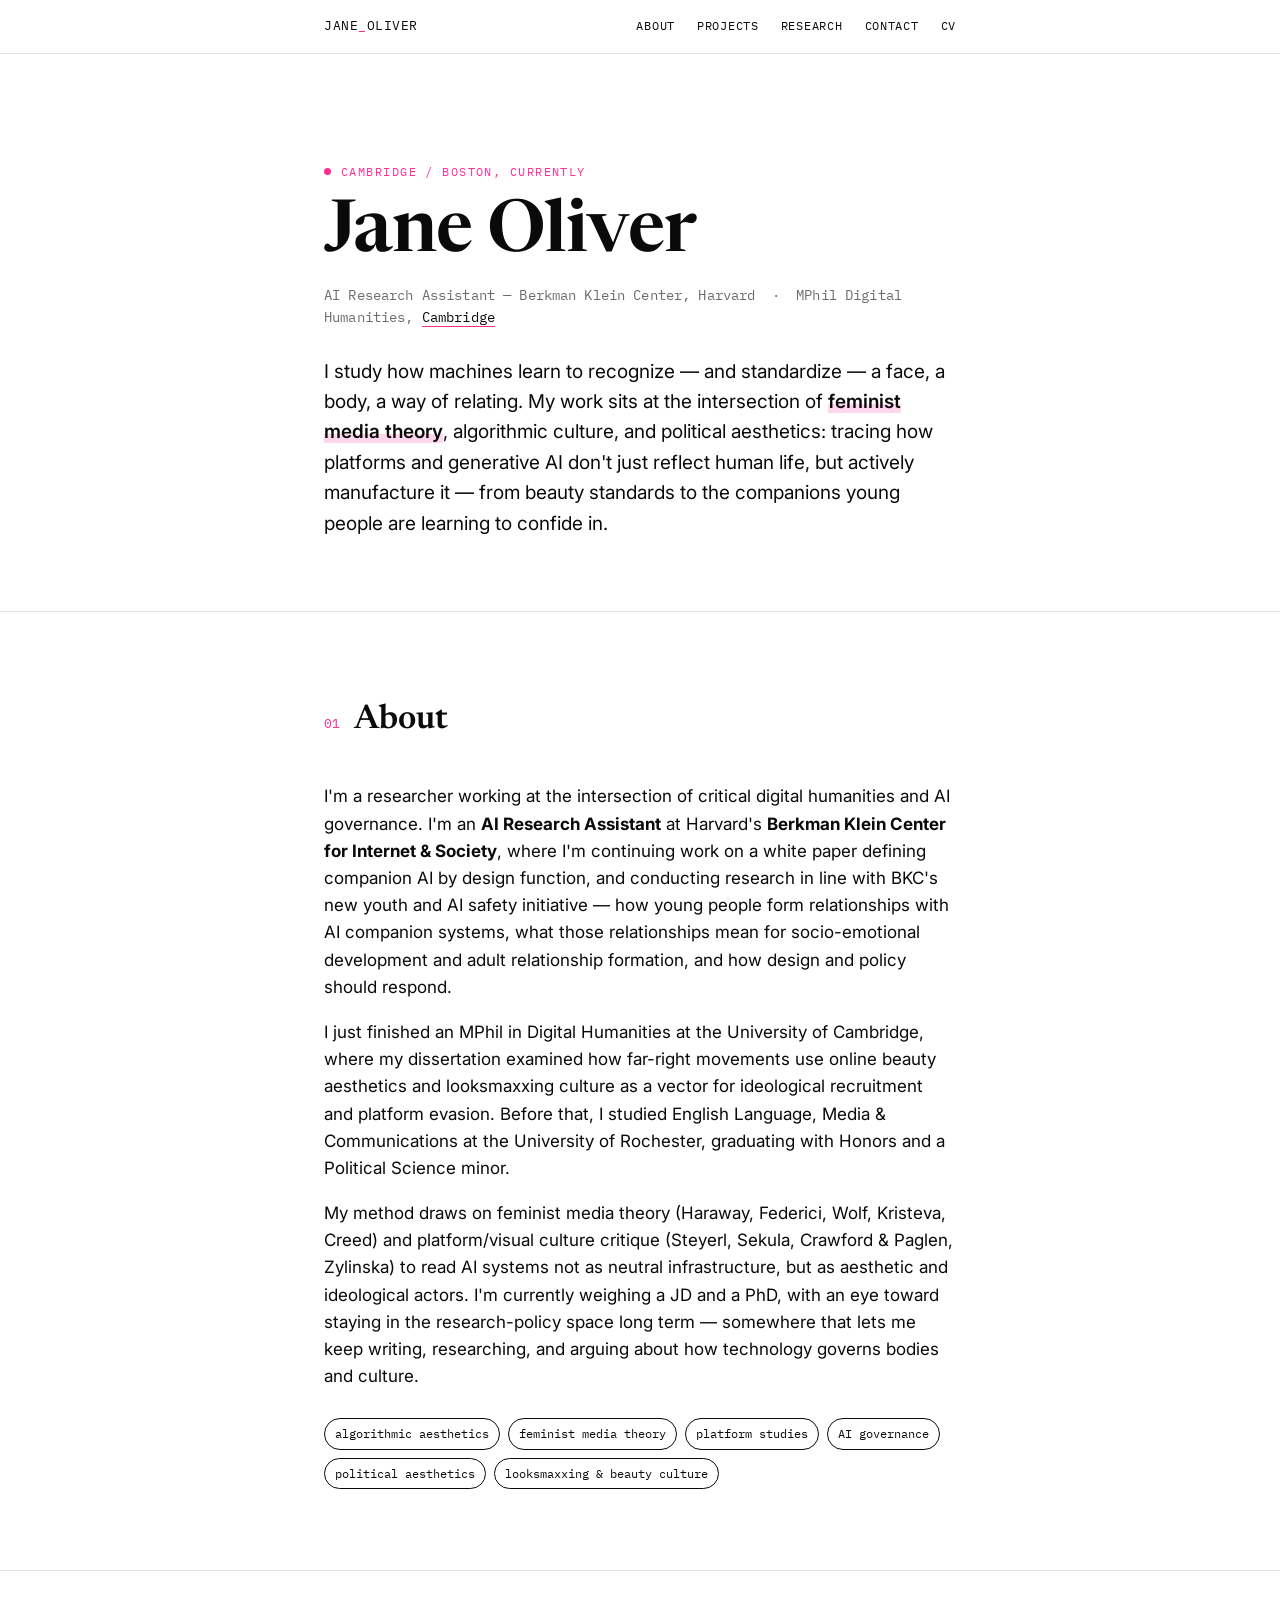
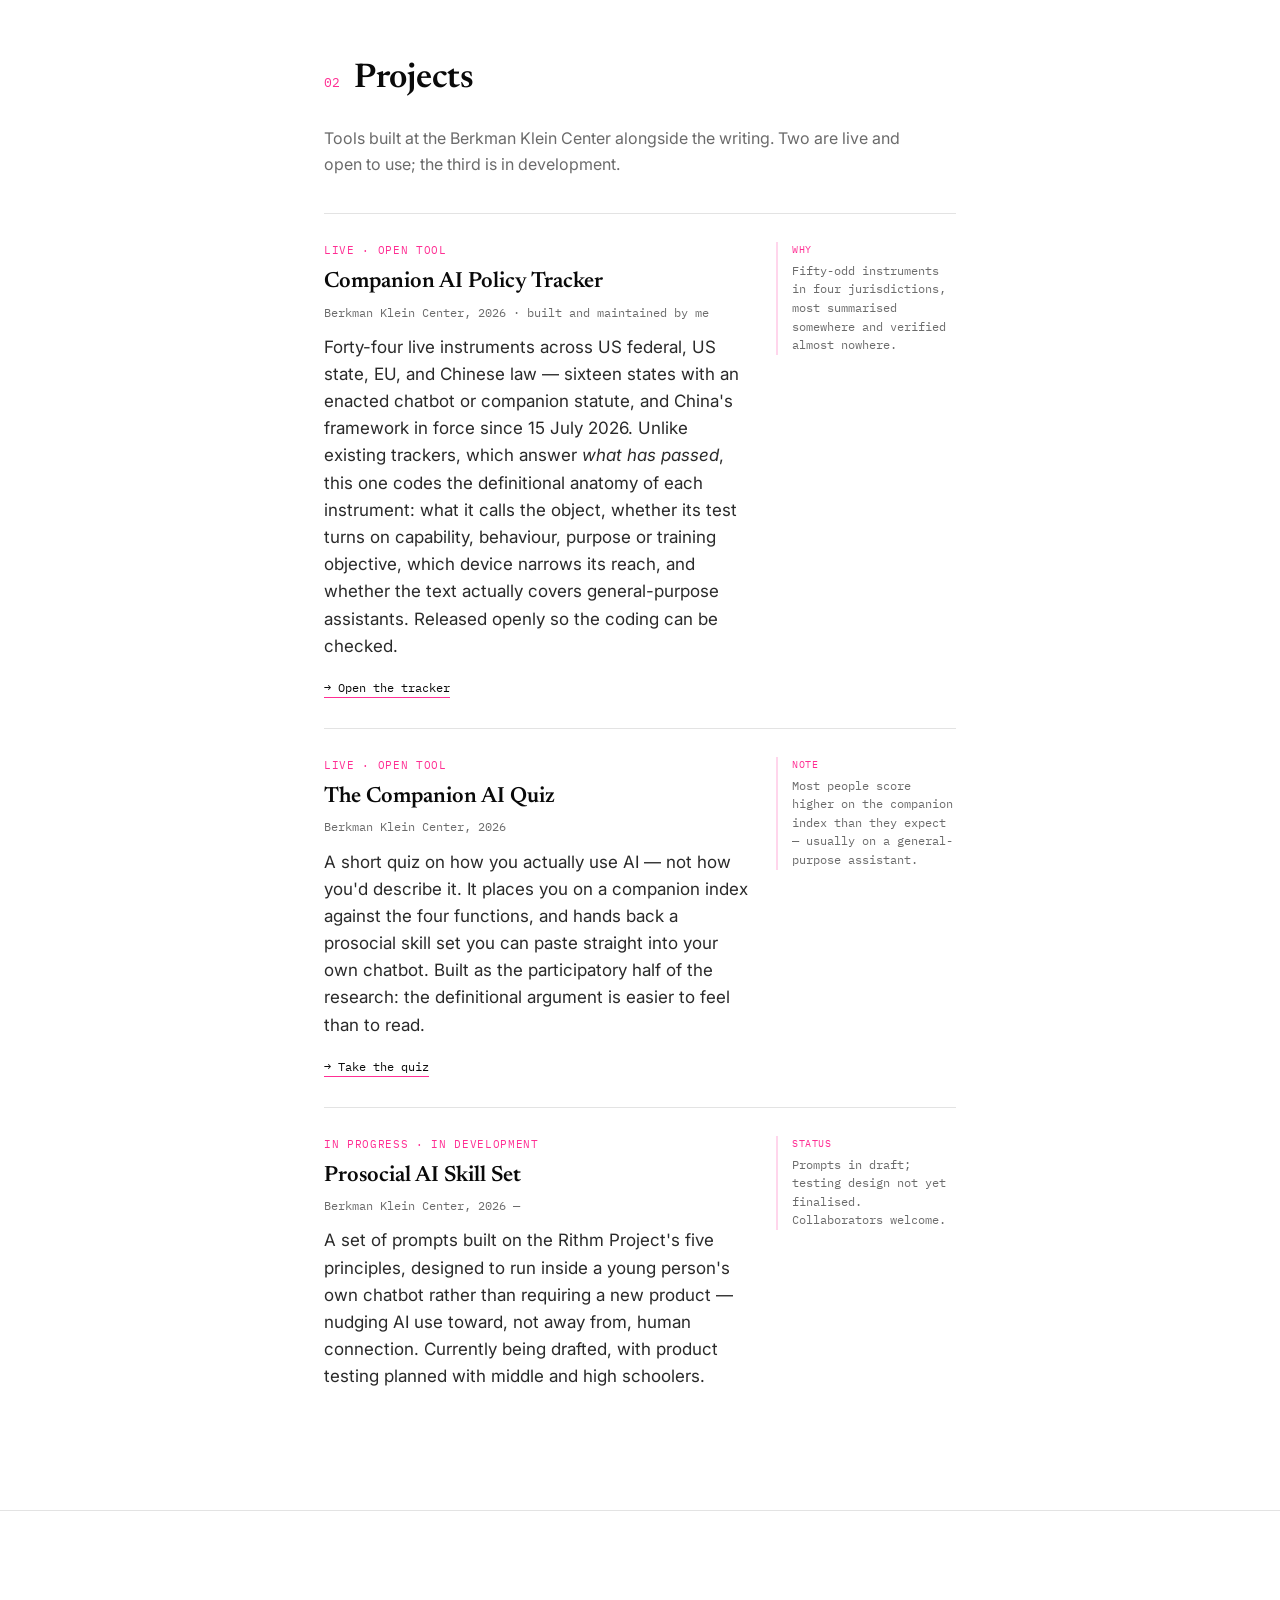
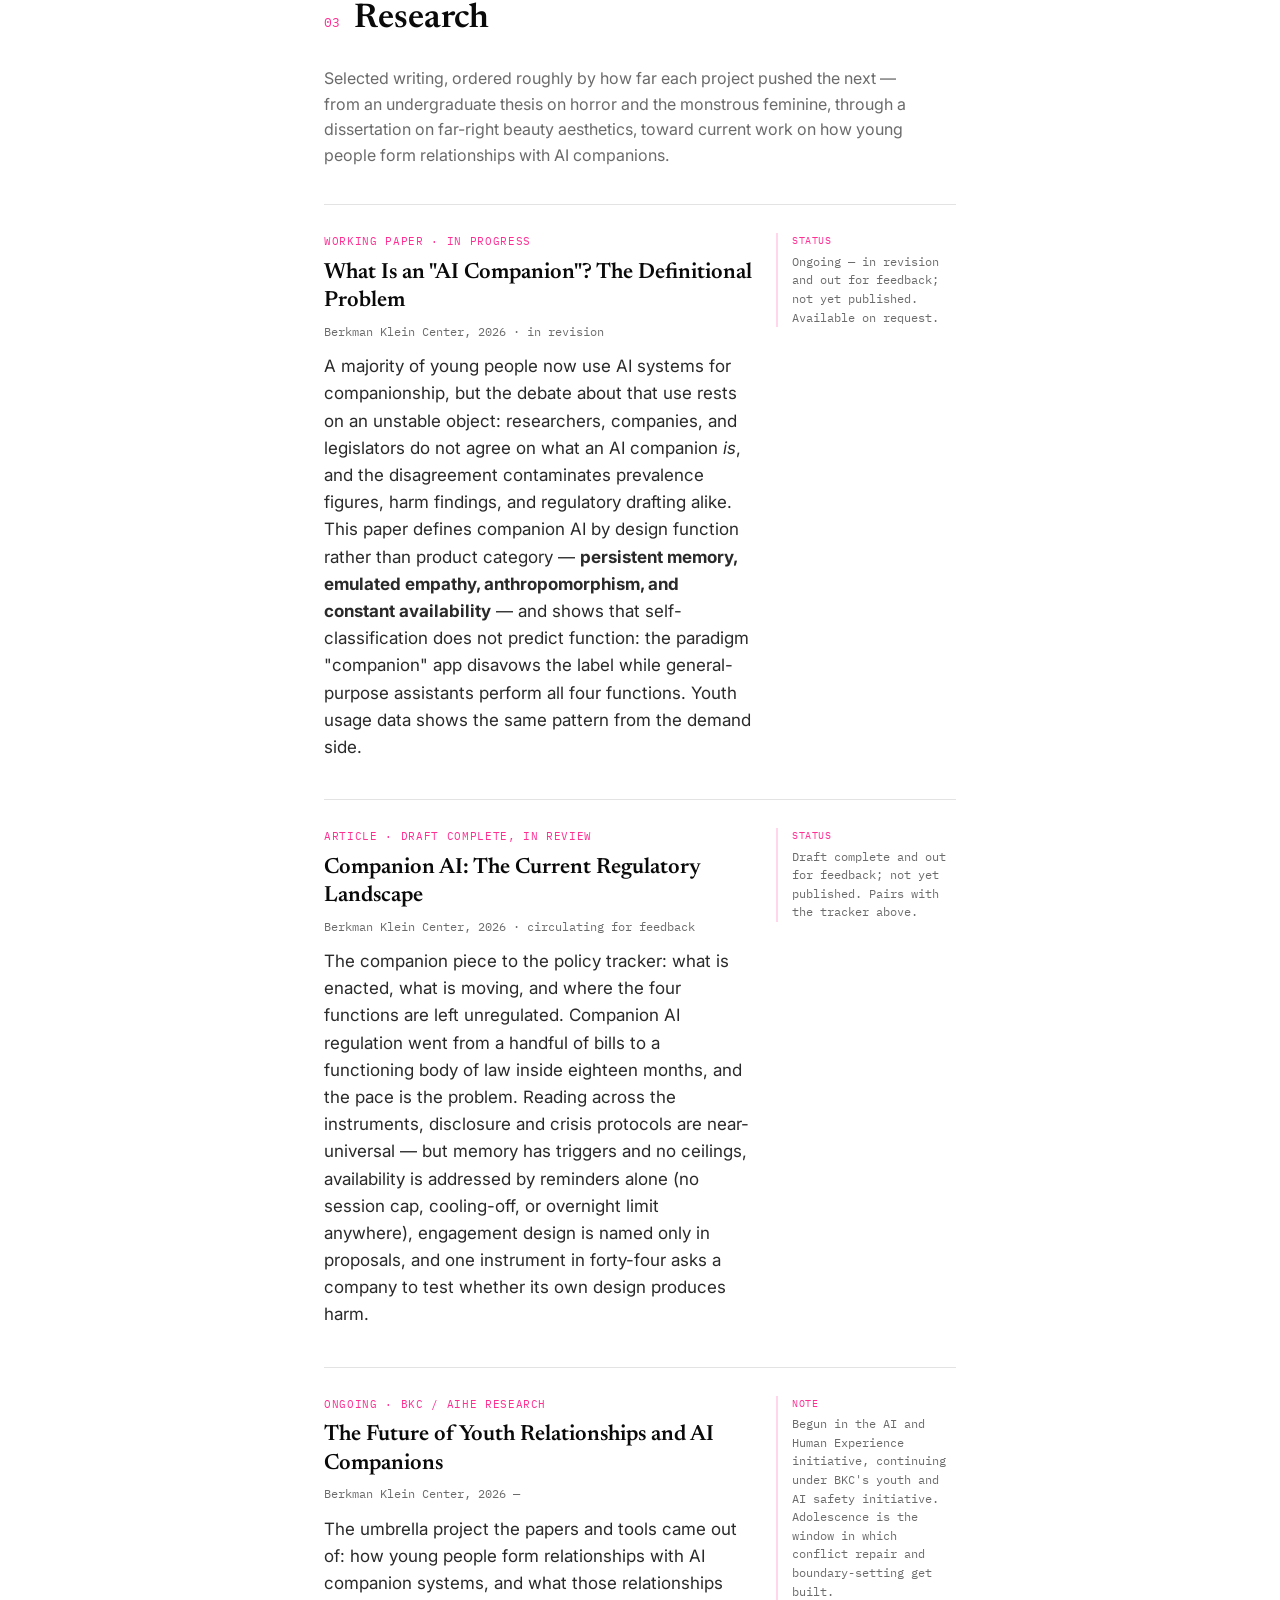
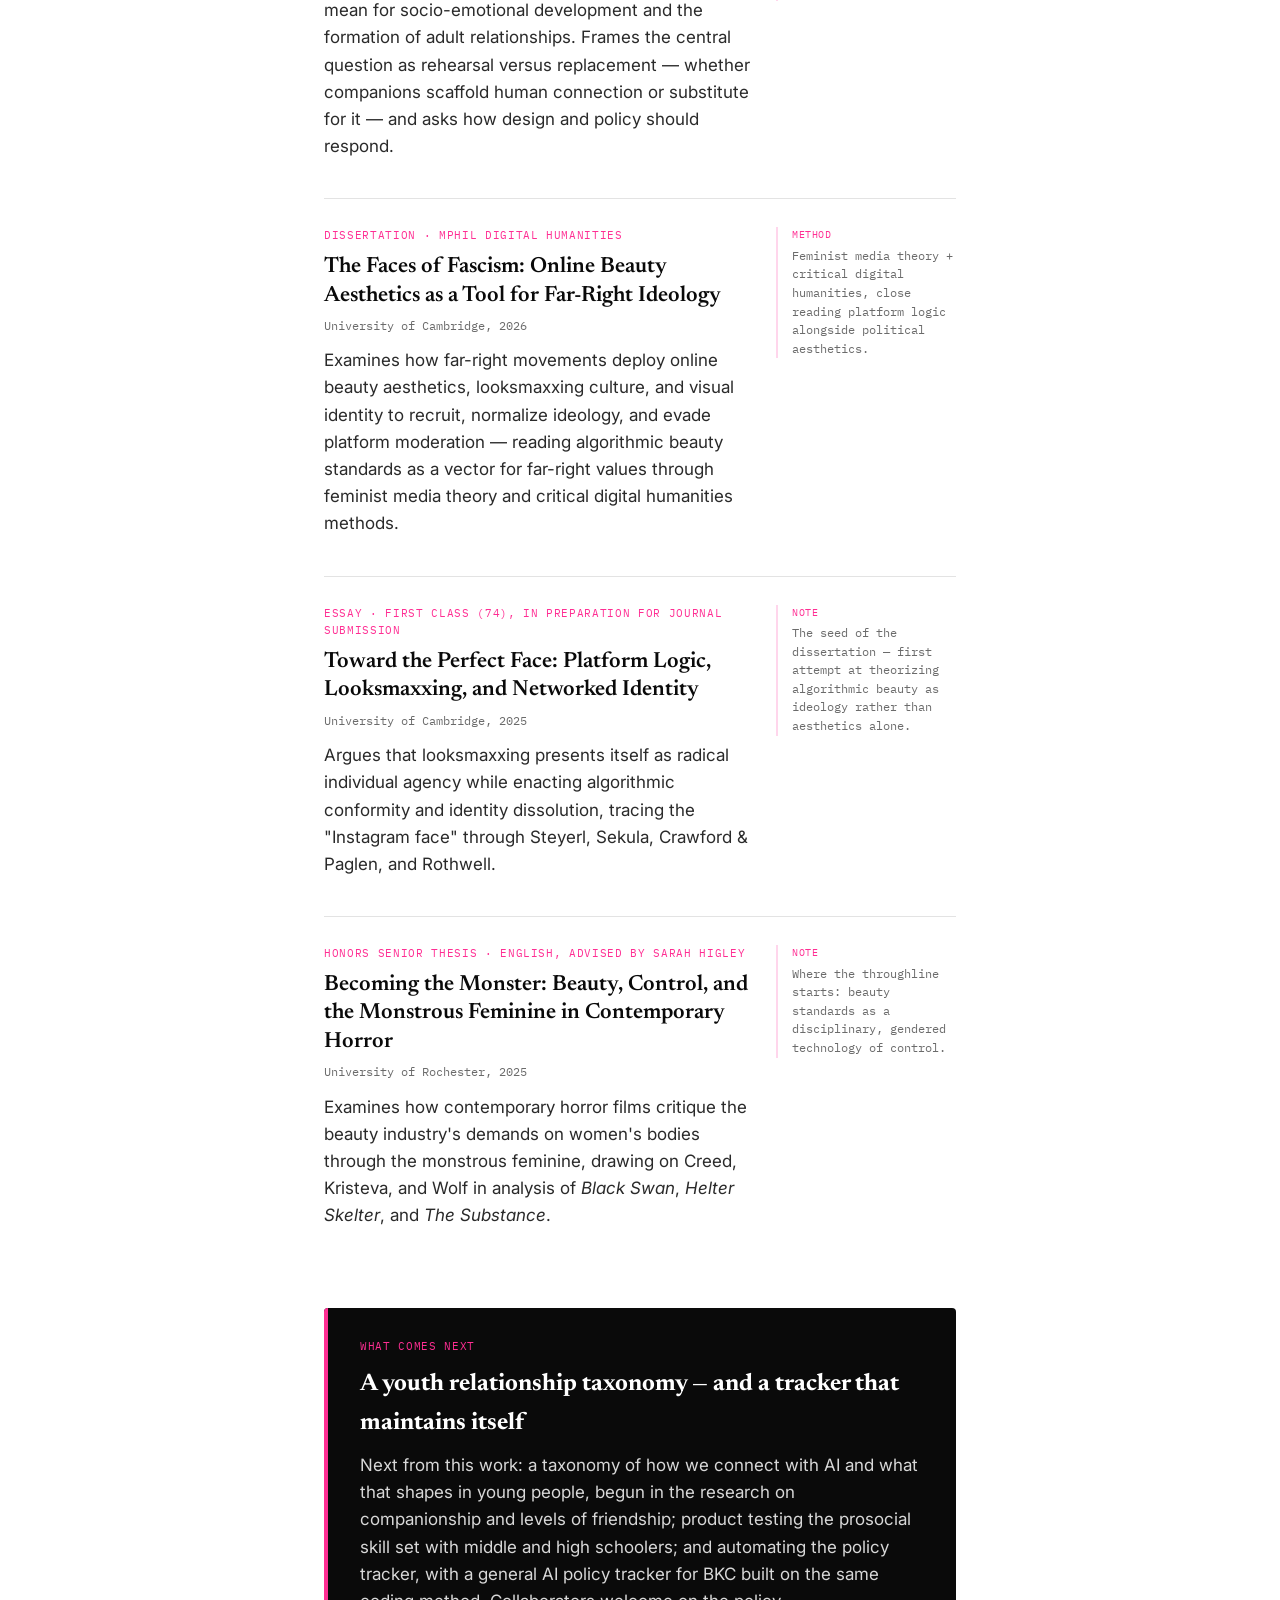
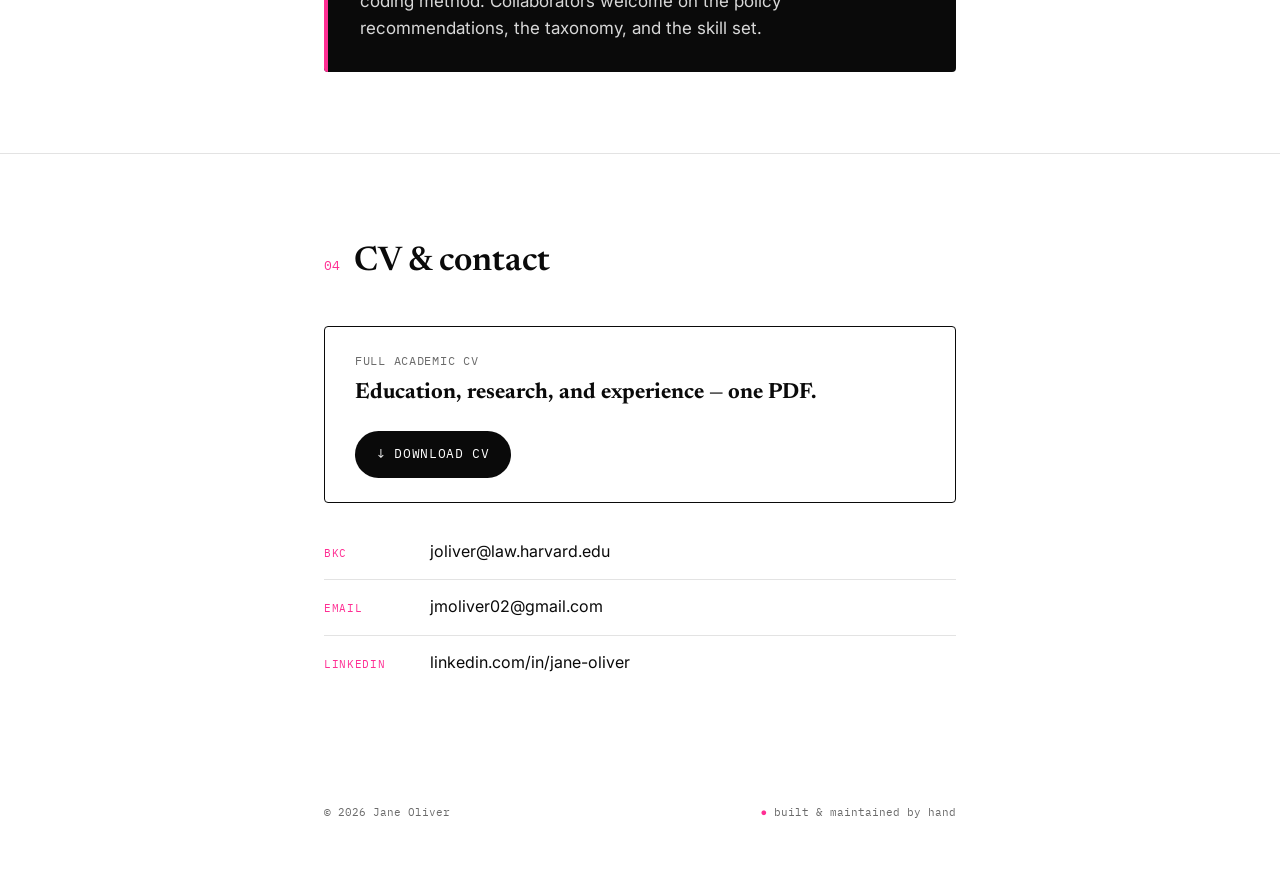
==== commit f9d0ad26: "Update site for Research Assistant role at BKC - Hero tagline and about paragraph now read AI Resear" ====
--- a/index.html
+++ b/index.html
@@ -34,7 +34,7 @@
       <p class="eyebrow"><span class="dot"></span> cambridge / boston, currently</p>
       <h1>Jane Oliver</h1>
       <p class="role">
-        AI Workstreams Research Intern — Berkman Klein Center, Harvard &nbsp;·&nbsp;
+        AI Research Assistant — Berkman Klein Center, Harvard &nbsp;·&nbsp;
         MPhil Digital Humanities, <a href="https://www.cam.ac.uk/" target="_blank" rel="noopener">Cambridge</a>
       </p>
   <p class="lede">
@@ -57,11 +57,13 @@
         <div class="about">
       <p>
             I'm a researcher working at the intersection of critical digital humanities and AI
-            governance. This summer I'm an AI Workstreams Research Intern at Harvard's
-            <strong>Berkman Klein Center for Internet &amp; Society</strong>, contributing to the
-            AI and Human Experience initiative — researching how young people form relationships
-            with AI companion systems, what those relationships mean for socio-emotional
-            development and adult relationship formation, and how design and policy should respond.
+            governance. I'm an <strong>AI Research Assistant</strong> at Harvard's
+            <strong>Berkman Klein Center for Internet &amp; Society</strong>, where I'm continuing
+            work on a white paper defining companion AI by design function, and conducting research
+            in line with BKC's new youth and AI safety initiative — how young people form
+            relationships with AI companion systems, what those relationships mean for
+            socio-emotional development and adult relationship formation, and how design and policy
+            should respond.
           </p>
           <p>
             I just finished an MPhil in Digital Humanities at the University of Cambridge, where
@@ -98,8 +100,8 @@
         <h2>Projects</h2>
       </div>
       <p class="section-intro">
-        Tools built at the Berkman Klein Center this summer, alongside the writing. Two are live
-        and open to use; the third is in development.
+        Tools built at the Berkman Klein Center alongside the writing. Two are live and open to
+        use; the third is in development.
       </p>
 
       <div class="entry">
@@ -180,9 +182,9 @@
 
       <div class="entry">
         <div class="entry-main">
-          <span class="entry-tag">Working paper · draft complete, in review</span>
+          <span class="entry-tag">Working paper · in progress</span>
           <h3>What Is an "AI Companion"? The Definitional Problem</h3>
-          <p class="entry-meta">Berkman Klein Center, 2026 · circulating for feedback</p>
+          <p class="entry-meta">Berkman Klein Center, 2026 · in revision</p>
           <p>
             A majority of young people now use AI systems for companionship, but the debate about
             that use rests on an unstable object: researchers, companies, and legislators do not
@@ -197,7 +199,7 @@
         </div>
         <div class="marginalia">
           <span class="gloss">status</span>
-          Draft complete and out for feedback; not yet published. Available on request.
+          Ongoing — in revision and out for feedback; not yet published. Available on request.
         </div>
       </div>
 
@@ -238,8 +240,9 @@
         </div>
         <div class="marginalia">
           <span class="gloss">note</span>
-          Developed within the AI and Human Experience initiative. Adolescence is the window in
-          which conflict repair and boundary-setting get built.
+          Begun in the AI and Human Experience initiative, continuing under BKC's youth and AI
+          safety initiative. Adolescence is the window in which conflict repair and
+          boundary-setting get built.
         </div>
       </div>
 
